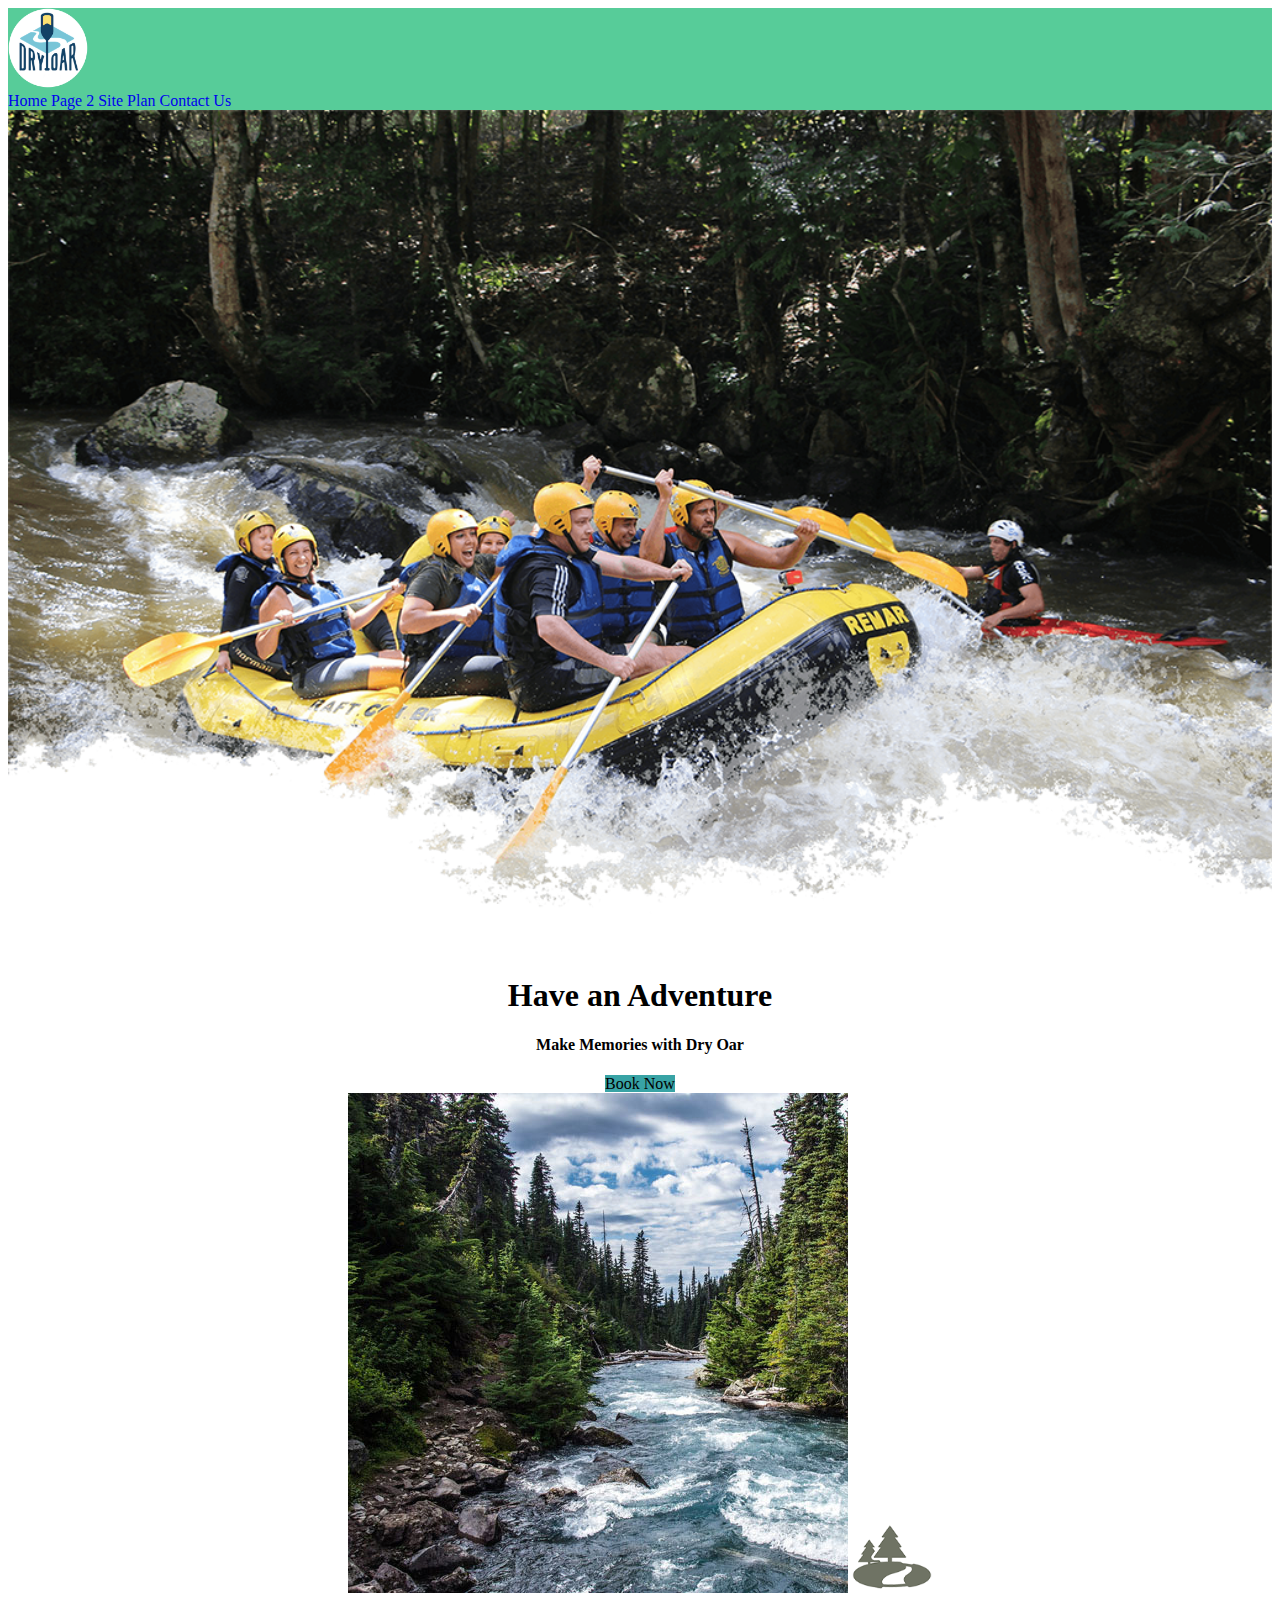
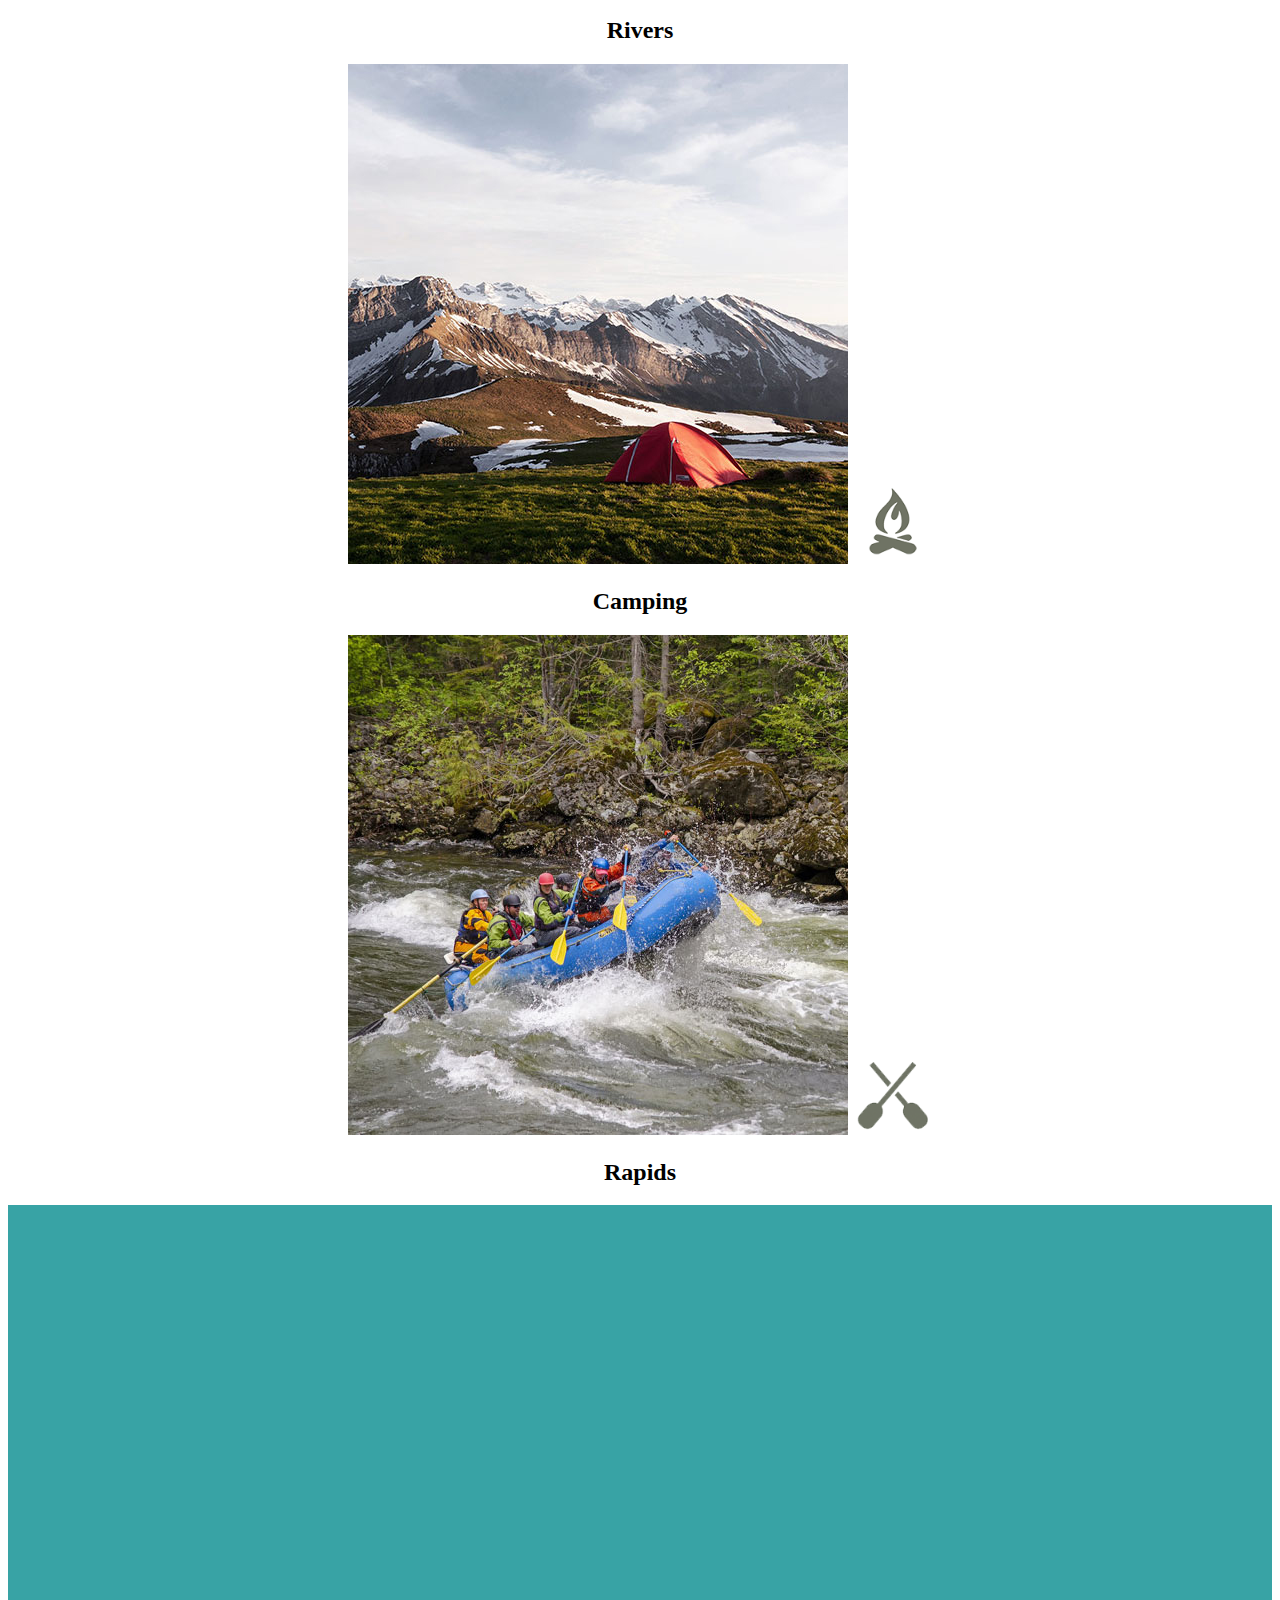
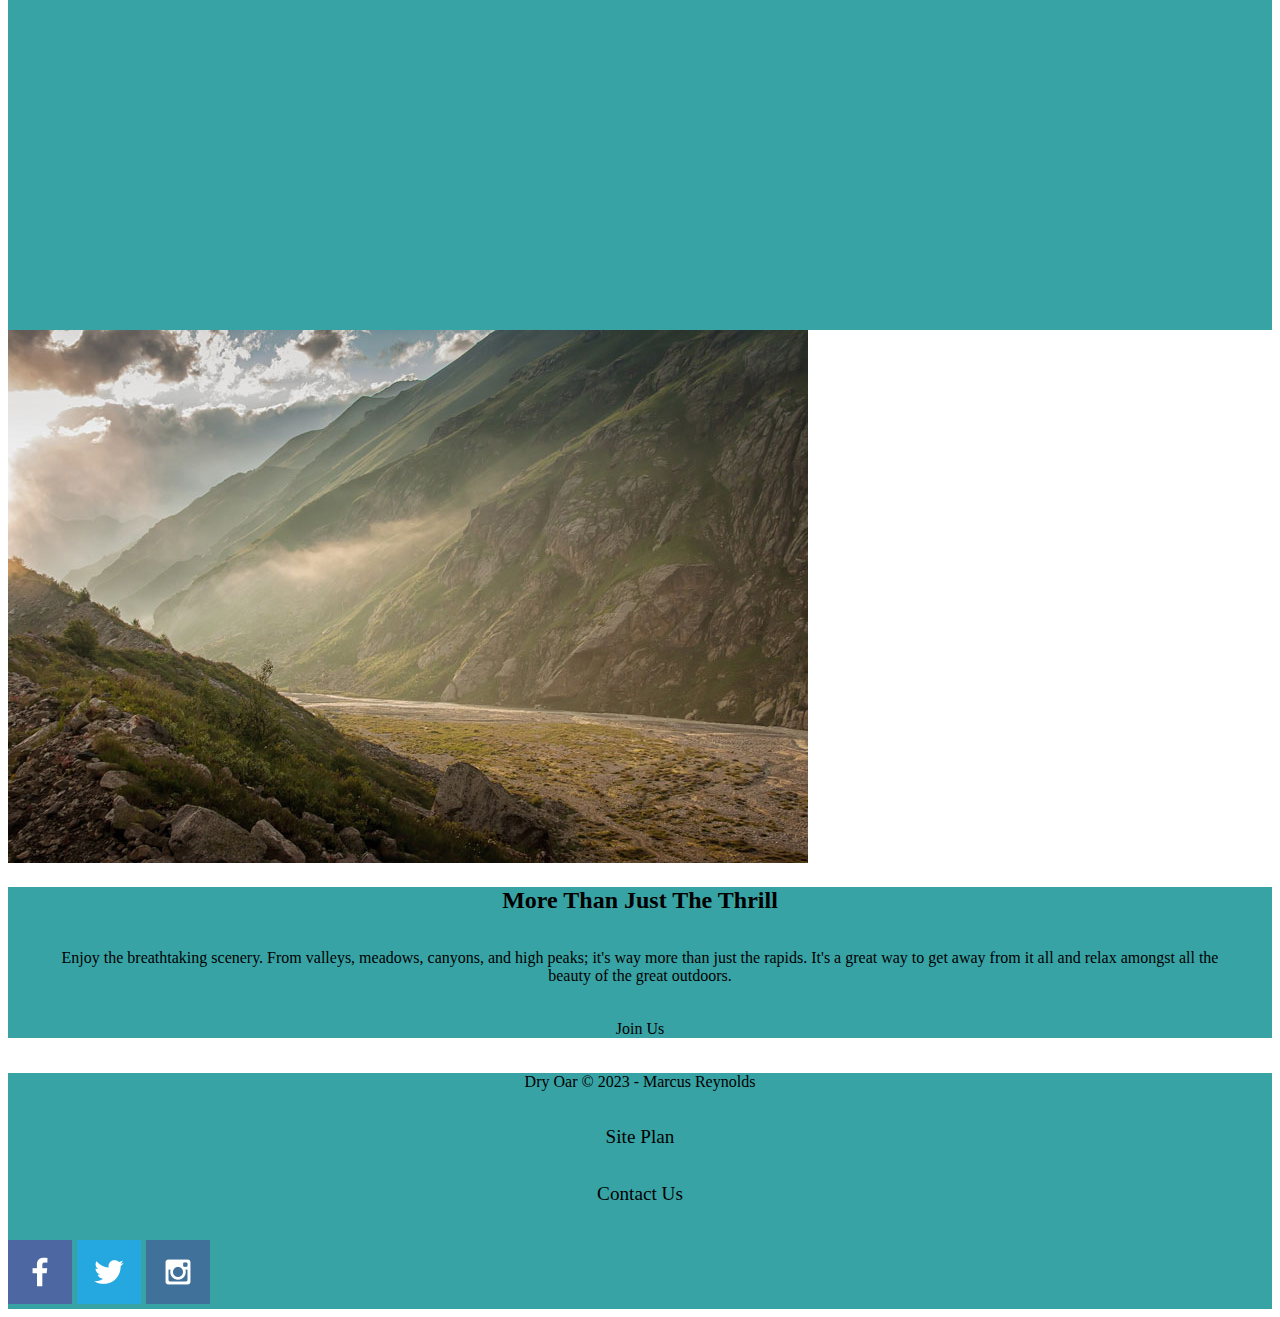
==== wwr/index.html @ 692b5991 "clean up" ====
<!DOCTYPE html>
<html lang="en">



<div id="content">

    <head>
        <link rel="stylesheet" href="styles/style.css">
        <meta charset="UTF-8">
        <meta http-equiv="X-UA-Compatible" content="IE=edge">
        <meta name="viewport" content="width=device-width, initial-scale=1.0">
        <title> Rafting Vacations </title>
    </head>
    <body>
            <header>
                <a id="logo_link" href="index.html">
                    <img class="logo" src="images/logo.png" alt="Dry Oar Logo">
                </a>
                <nav>
                    <a href="index.html">Home</a>
                    <a href="#">Page 2</a>
                    <a href="site-plan-rafting.html">Site Plan</a>
                    <a href="contactus.html">Contact Us</a>
                </nav>
            </header>
            <div id="hero">
                <div id="hero-box">
                    <img id="hero-img" src="images/hero.png" alt="People enjoying white water rafting">
                </div>
            <section id="hero-msg">
                <h1 class="home-title">Have an Adventure</h1>
                <h4>Make Memories with Dry Oar</h4>
                <div class="button-box">
                    <a class="book" href="contactus.html">Book Now</a>
                </div>
            </section>
        </div>
        <main class="home-grid">
            <section class="rivers-card">
                <img class="card-img" src="images/rivers.jpg" alt="river in forest">
                <img class="icon" src="images/river_icon.png" alt="river icon">
                <h2>Rivers</h2>
            </section>
            <section class="camping-card">
                <img class="card-img" src="images/camping.jpg" alt="tent in mountains">
                <img class="icon" src="images/fire_icon.png" alt="fire icon">
                <h2>Camping</h2>
            </section>

            <section class="rapids-card">
                <img class="card-img" src="images/rapids.jpg" alt="rafting boat">
                <img class="icon" src="images/oars.png" alt="oars icon">
                <h2>Rapids</h2>
            </section>
            <div id="background"></div> 
            <img class="mountains" src="images/mountains.jpg" alt="Misty mountains">
            <section class="msg">
                <h2>More Than Just The Thrill</h2>
                <p>Enjoy the breathtaking scenery. From valleys, meadows, canyons, and high peaks; it's way more than just the rapids. It's a great way to get away from it all and relax amongst all the beauty of the great outdoors. </p>
                <a class='join' href="rivers.html">Join Us</a>
            </section>
          

        </main>
        <footer>
            <p>Dry Oar &copy; 2023 - Marcus Reynolds</p>
            <p><a href="site-plan-rafting.html">Site Plan</a></p>
            <p><a href="contactus.html">Contact Us</a></p>
            <div class="social">

                <a href="https://facebook.com" target="_blank">
                    <img src="images/facebook.png" alt="fb icon">
                </a>
                
                
                <a href="https://twitter.com" target="_blank">
                    <img src="images/twitter.png" alt="twitter icon">
                </a>
                <a href="https://instagram.com" target="_blank">
                    <img src="images/instagram.png" alt="instagram icon">
                </a>
            </div>
        </footer>
                    
    </body>
</div>


</html>
---- wwr/styles/style.css ----
div a {
    text-align: right;
  
}

content {
    text-align: center;
    margin: 0 auto;
}

div { 
	max-width: 1600px; 
    margin: 0 auto;
}



p {
    margin: 35px;
    text-align: center;

}

#hero-msg h1{
    text-align: center;
}

nav a{
    text-align: center;
    text-decoration: none;
}

#hero-msg h4{
    text-align: center;
}

.button-box{
    text-align: center;
}

main section{
    text-align: center;
}

#background {
    height: 725px;
}

body{
    background-color: white;
}

header{
    background-color: #57cc99;
}

nav a:hover{
    background-color: #80ed99;
    color: black;
}
.book{
    background-color: #38a3a5;  
    color: black;
    text-decoration: none;
}
.book:hover{
    background-color: rgb(12, 247, 255);
    color: blue;
}

.join{
    background-color:#38a3a5;
    color:black;
    text-decoration: none;

}

.join:hover{
    background-color: #80ed99;
    color:black;

}

#background{
    background-color:  #38a3a5;
}

.msg{
    background-color: #38a3a5;
}

footer{
    background-color: #38a3a5;
    color: black;
}

.home-title{
    color: black;
}

h4{
    color: black;

}

.msg h2{

    color: black;
}

.msg p{
    color: black;
}

footer a{
    color: black;
    text-decoration: none;
    font-size: 1.2em;
}

footer a:hover{
    color:#000000;
    text-decoration: underline;
}

.icon{
    width: 80px;
}

.logo{
    width: 80px;

}

#hero-img {
    width: 100%;

}
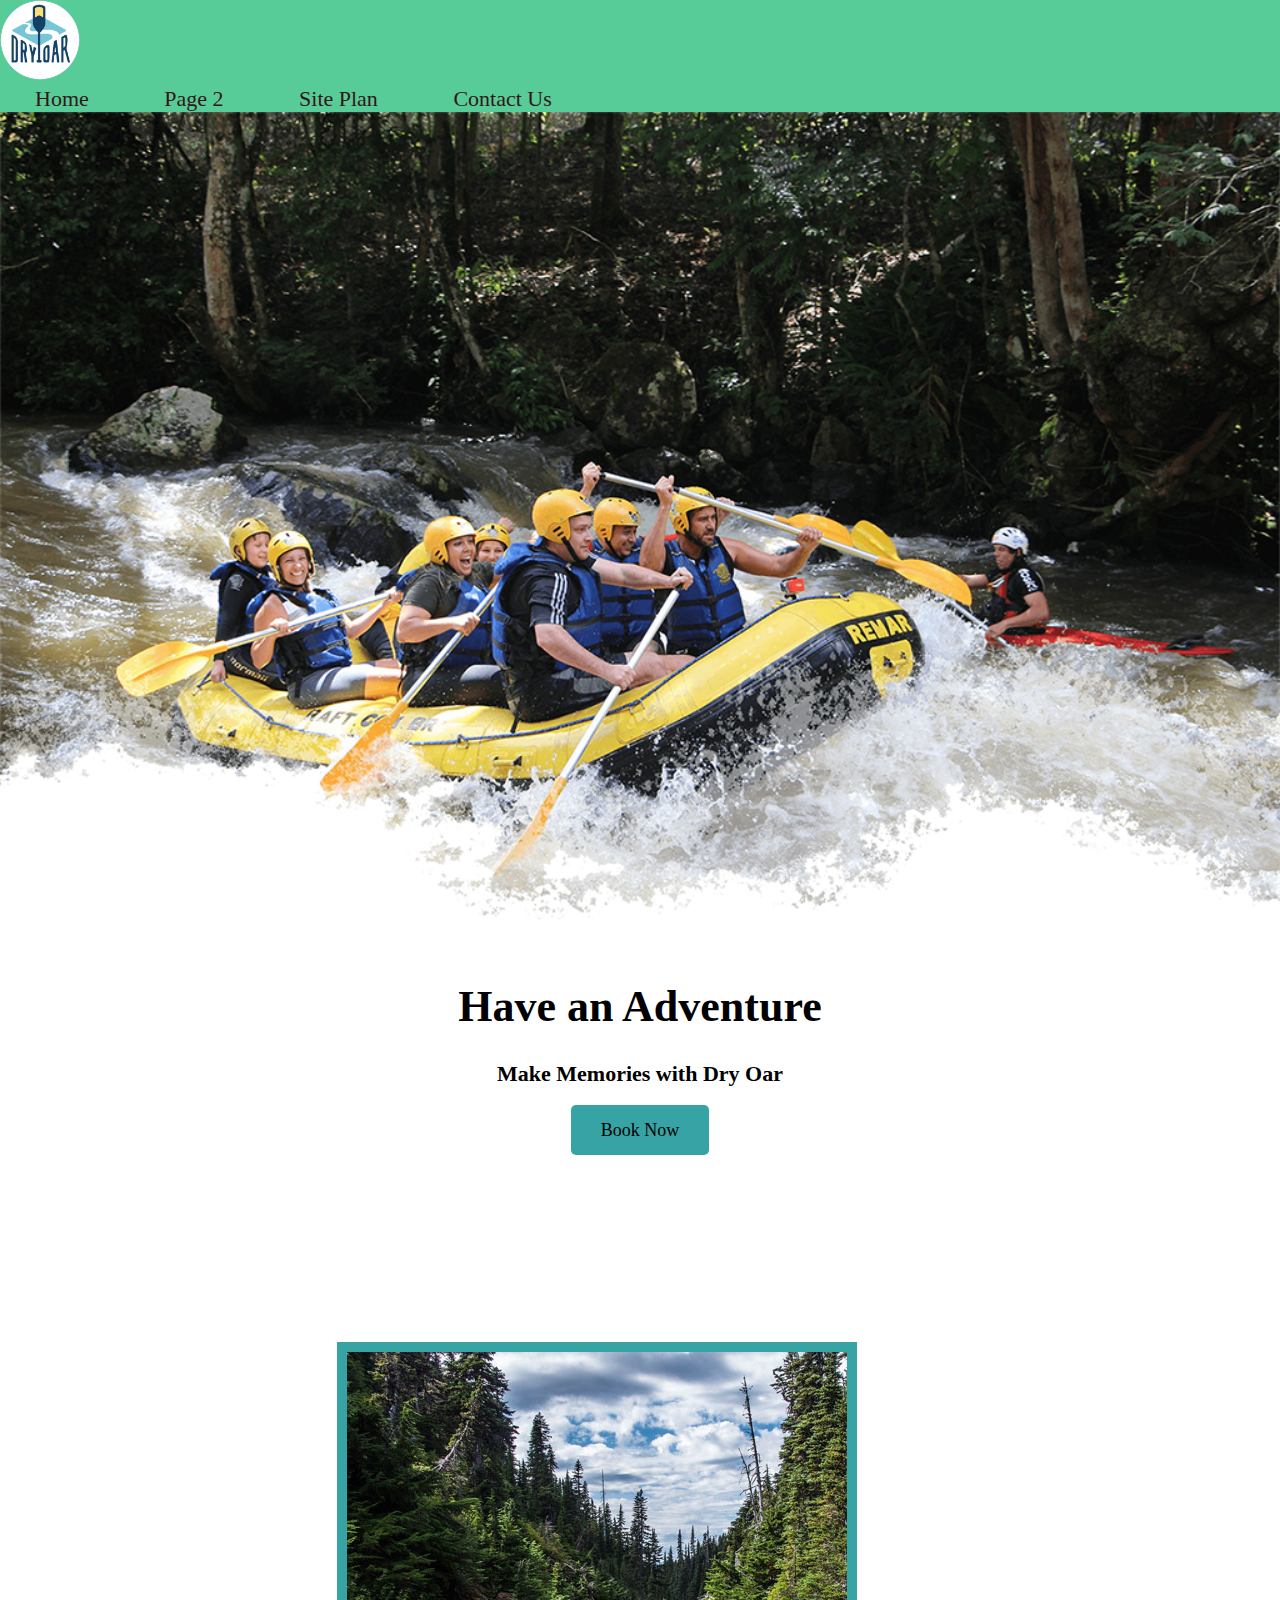
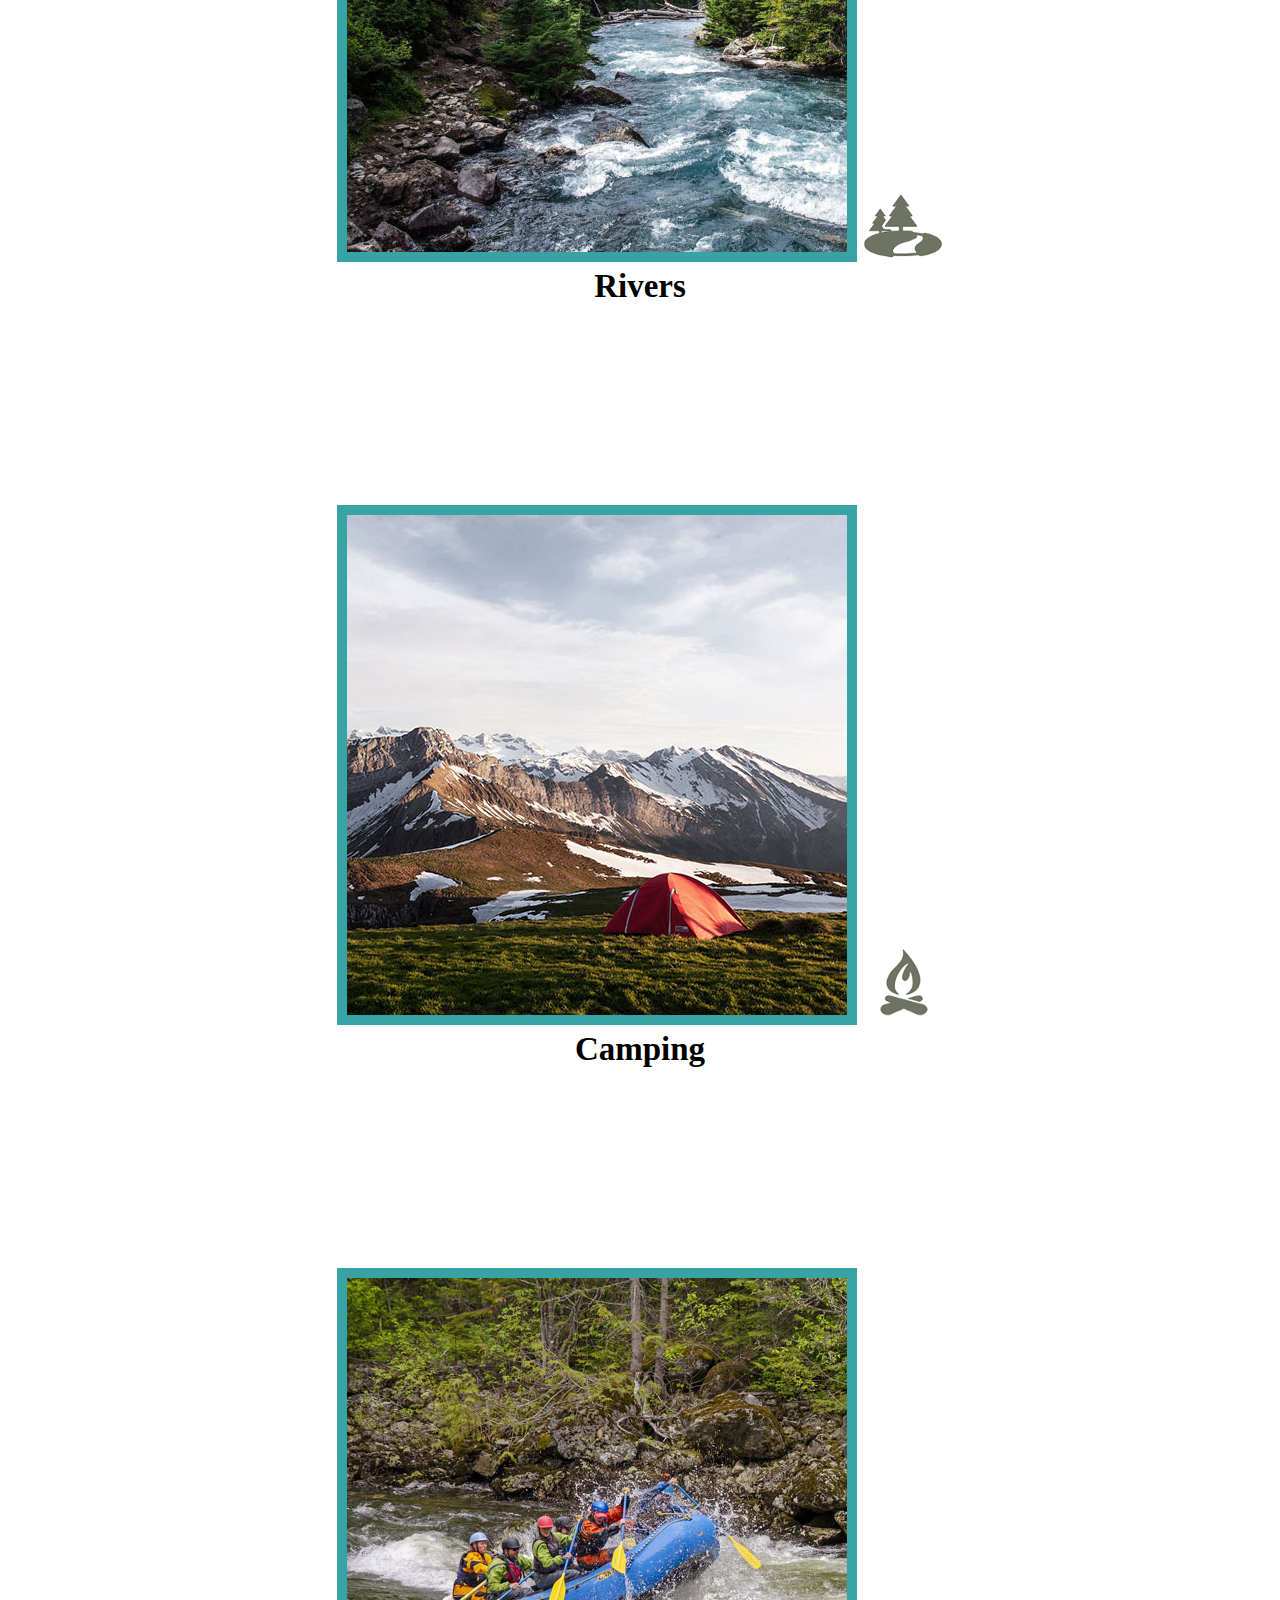
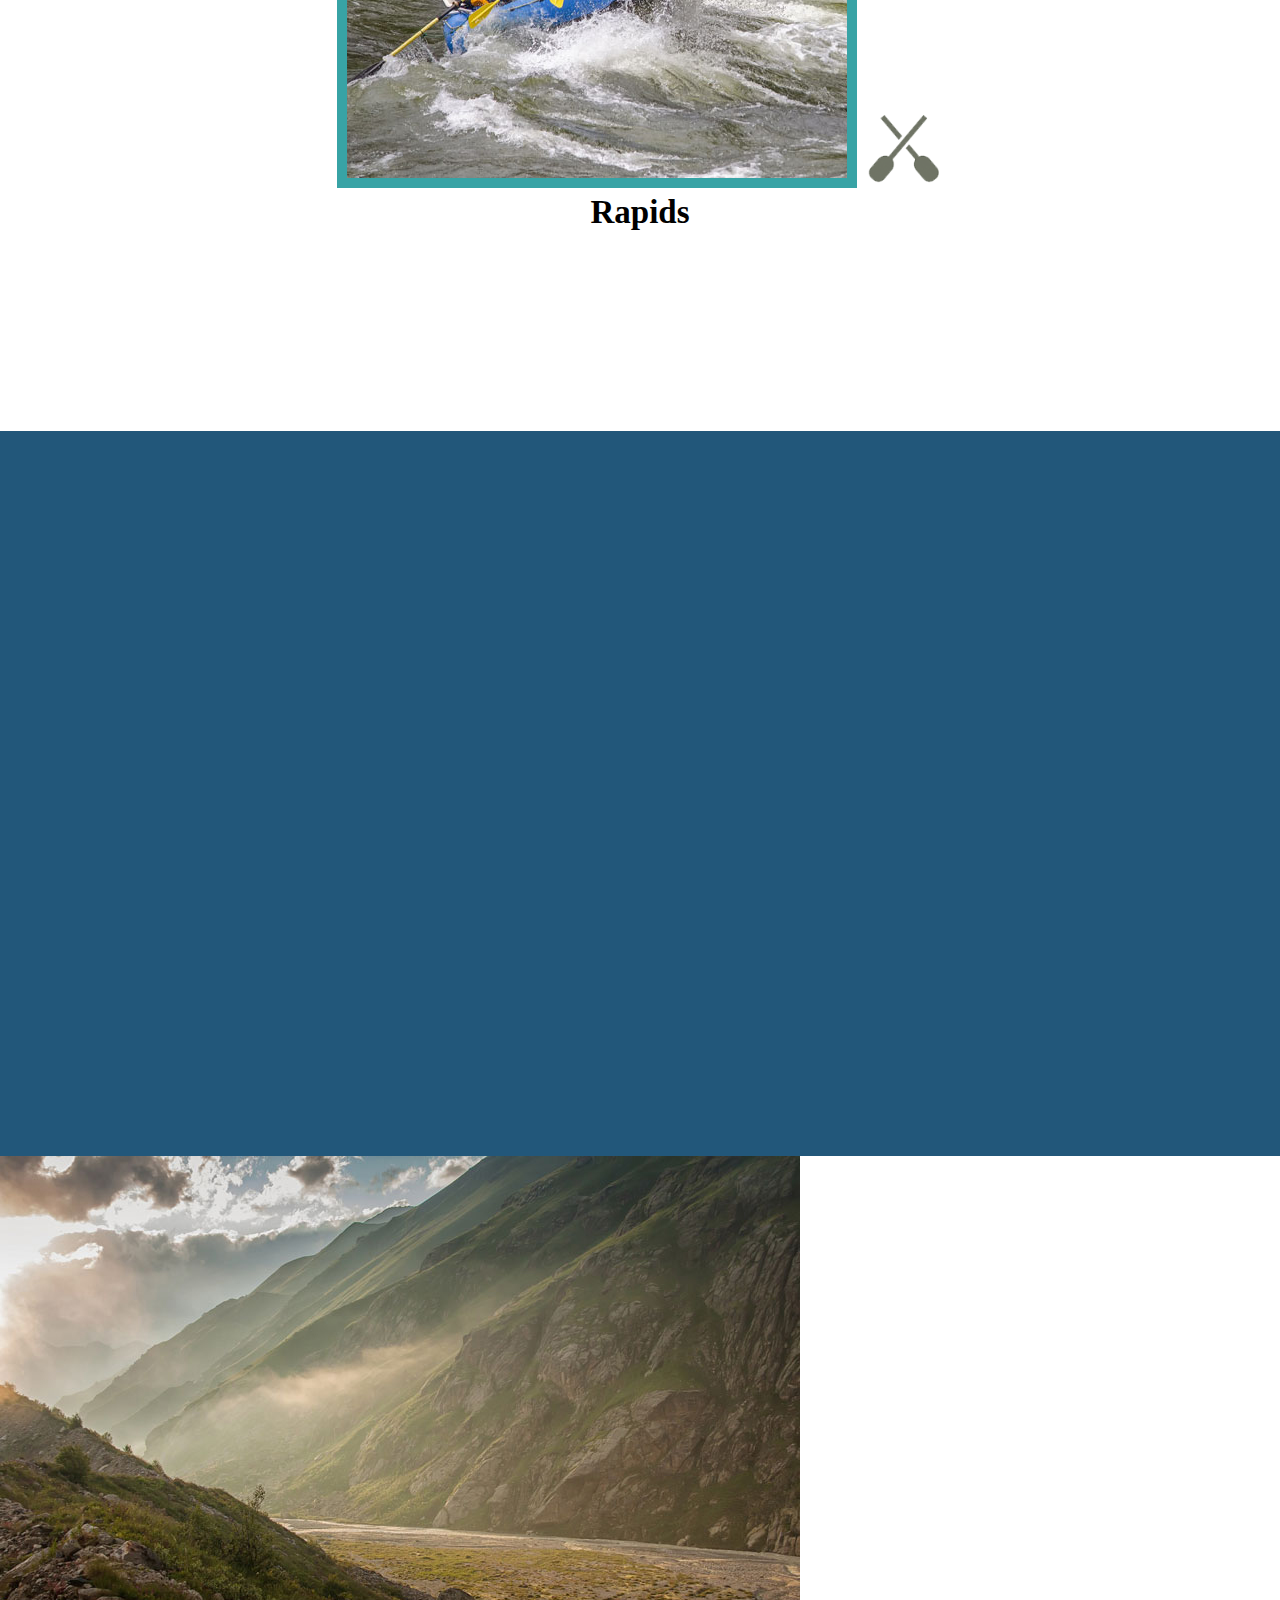
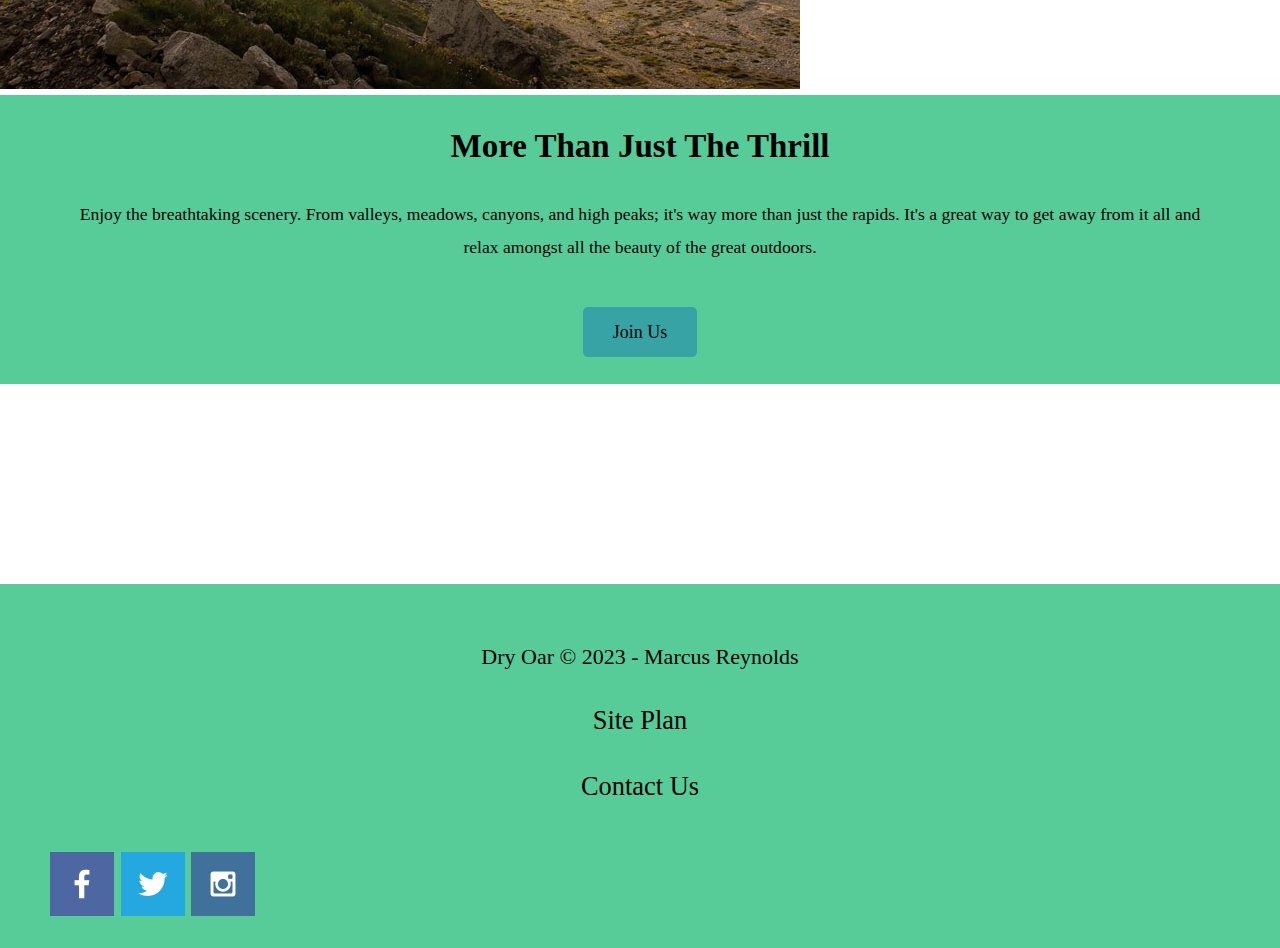
==== commit 37f47e37: "adds" ====
--- a/wwr/index.html
+++ b/wwr/index.html
@@ -1,90 +1,94 @@
 <!DOCTYPE html>
 <html lang="en">
-
-
 
 <div id="content">
 
     <head>
+        <title> Rafting Vacations </title>
         <link rel="stylesheet" href="styles/style.css">
         <meta charset="UTF-8">
         <meta http-equiv="X-UA-Compatible" content="IE=edge">
         <meta name="viewport" content="width=device-width, initial-scale=1.0">
-        <title> Rafting Vacations </title>
+  
+        
     </head>
     <body>
-            <header>
-                <a id="logo_link" href="index.html">
-                    <img class="logo" src="images/logo.png" alt="Dry Oar Logo">
-                </a>
-                <nav>
-                    <a href="index.html">Home</a>
-                    <a href="#">Page 2</a>
-                    <a href="site-plan-rafting.html">Site Plan</a>
-                    <a href="contactus.html">Contact Us</a>
-                </nav>
-            </header>
-            <div id="hero">
-                <div id="hero-box">
-                    <img id="hero-img" src="images/hero.png" alt="People enjoying white water rafting">
-                </div>
-            <section id="hero-msg">
-                <h1 class="home-title">Have an Adventure</h1>
-                <h4>Make Memories with Dry Oar</h4>
-                <div class="button-box">
-                    <a class="book" href="contactus.html">Book Now</a>
-                </div>
-            </section>
-        </div>
-        <main class="home-grid">
-            <section class="rivers-card">
-                <img class="card-img" src="images/rivers.jpg" alt="river in forest">
-                <img class="icon" src="images/river_icon.png" alt="river icon">
-                <h2>Rivers</h2>
-            </section>
-            <section class="camping-card">
-                <img class="card-img" src="images/camping.jpg" alt="tent in mountains">
-                <img class="icon" src="images/fire_icon.png" alt="fire icon">
-                <h2>Camping</h2>
-            </section>
+      <header>
+        <a id="logo_link" href="index.html">
+          <img class="logo" src="images/logo.png" alt="Dry Oar Logo">
+      </a>
+      <nav>
+          <a href="index.html">Home</a>
+          <a href="#">Page 2</a>
+          <a href="site-plan-rafting.html">Site Plan</a>
+          <a href="contactus.html">Contact Us</a>
+      </nav>
+      </header>
+    </body>
+  <div id="hero">
+      <div id="hero-box">
+          <img id="hero-img" src="images/hero.png" alt="People enjoying white water rafting">
+      </div>
+  <section id="hero-msg">
+      <h1 class="home-title">Have an Adventure</h1>
+      <h4>Make Memories with Dry Oar</h4>
+      <div class="button-box">
+          <a class="book" href="contactus.html">Book Now</a>
+      </div>
+  </section>
+  </div>
+  <main class="home-grid">
+  <section class="rivers-card">
+      <img class="card-img" src="images/rivers.jpg" alt="river in forest">
+      <img class="icon" src="images/river_icon.png" alt="river icon">
+      <h2>Rivers</h2>
+  </section>
+  <section class="camping-card">
+      <img class="card-img" src="images/camping.jpg" alt="tent in mountains">
+      <img class="icon" src="images/fire_icon.png" alt="fire icon">
+      <h2>Camping</h2>
+  </section>
+                
 
-            <section class="rapids-card">
-                <img class="card-img" src="images/rapids.jpg" alt="rafting boat">
-                <img class="icon" src="images/oars.png" alt="oars icon">
-                <h2>Rapids</h2>
-            </section>
-            <div id="background"></div> 
-            <img class="mountains" src="images/mountains.jpg" alt="Misty mountains">
-            <section class="msg">
-                <h2>More Than Just The Thrill</h2>
-                <p>Enjoy the breathtaking scenery. From valleys, meadows, canyons, and high peaks; it's way more than just the rapids. It's a great way to get away from it all and relax amongst all the beauty of the great outdoors. </p>
-                <a class='join' href="rivers.html">Join Us</a>
-            </section>
-          
+  <section class="rapids-card">
+    <img class="card-img" src="images/rapids.jpg" alt="rafting boat">
+    <img class="icon" src="images/oars.png" alt="oars icon">
+    <h2>Rapids</h2>
+  </section>
+  <div id="background"></div> 
+  <img class="mountains" src="images/mountains.jpg" alt="Misty mountains">
+  <section class="msg">
+    <h2>More Than Just The Thrill</h2>
+    <p>Enjoy the breathtaking scenery. From valleys, meadows, canyons, and high peaks; it's way more than just the rapids. It's a great way to get away from it all and relax amongst all the beauty of the great outdoors. </p>
+    <a class='join' href="rivers.html">Join Us</a>
+  </section>
 
-        </main>
-        <footer>
-            <p>Dry Oar &copy; 2023 - Marcus Reynolds</p>
-            <p><a href="site-plan-rafting.html">Site Plan</a></p>
-            <p><a href="contactus.html">Contact Us</a></p>
-            <div class="social">
 
-                <a href="https://facebook.com" target="_blank">
-                    <img src="images/facebook.png" alt="fb icon">
-                </a>
-                
-                
-                <a href="https://twitter.com" target="_blank">
-                    <img src="images/twitter.png" alt="twitter icon">
-                </a>
-                <a href="https://instagram.com" target="_blank">
-                    <img src="images/instagram.png" alt="instagram icon">
-                </a>
-            </div>
-        </footer>
-                    
-    </body>
+  </main>
+  <footer>
+  <p>Dry Oar &copy; 2023 - Marcus Reynolds</p>
+  <p><a href="site-plan-rafting.html">Site Plan</a></p>
+  <p><a href="contactus.html">Contact Us</a></p>
+  <div class="social">
+
+    <a href="https://facebook.com" target="_blank">
+        <img src="images/facebook.png" alt="fb icon">
+    </a>
+    
+    
+    <a href="https://twitter.com" target="_blank">
+        <img src="images/twitter.png" alt="twitter icon">
+    </a>
+    <a href="https://instagram.com" target="_blank">
+        <img src="images/instagram.png" alt="instagram icon">
+    </a>
+  </div>
+  </footer>
+            
+                  
+  </body>
 </div>
 
 
-</html>+</html>
+
--- a/wwr/styles/style.css
+++ b/wwr/styles/style.css
@@ -1,3 +1,5 @@
+@import url('https://fonts.googleapis.com/css2?family=Bebas+Neue&family=Gloria+Hallelujah&display=swap');
+
 
 div a {
     text-align: right;
@@ -19,8 +21,10 @@
 p {
     margin: 35px;
     text-align: center;
-
-}
+    font-family: "Bebas Neue, Helvetica, sans-serif";
+}
+
+
 
 #hero-msg h1{
     text-align: center;
@@ -29,6 +33,8 @@
 nav a{
     text-align: center;
     text-decoration: none;
+    color: #321616;
+    padding: 35px;
 }
 
 #hero-msg h4{
@@ -45,14 +51,21 @@
 
 #background {
     height: 725px;
+
 }
 
 body{
     background-color: white;
-}
+    font-size: 22px;
+    margin: 0;
+    padding: 0;
+}
+
+
 
 header{
     background-color: #57cc99;
+    
 }
 
 nav a:hover{
@@ -63,17 +76,24 @@
     background-color: #38a3a5;  
     color: black;
     text-decoration: none;
+    font-size: 18px;
+    padding: 15px 30px;
+    margin-top: 50px;
+    border-radius: 5px;
 }
 .book:hover{
     background-color: rgb(12, 247, 255);
-    color: blue;
+    color: rgb(0, 0, 0);
 }
 
 .join{
     background-color:#38a3a5;
     color:black;
     text-decoration: none;
-
+    font-size: 18px;
+    padding: 15px 30px;
+    margin-top: 50px;
+    border-radius: 5px;
 }
 
 .join:hover{
@@ -83,20 +103,29 @@
 }
 
 #background{
-    background-color:  #38a3a5;
+    background-color:  #22577a;
 }
 
 .msg{
-    background-color: #38a3a5;
+    background-color: #57cc99;
+    line-height: 1.5em;
+    padding: 35px;
+
 }
 
 footer{
-    background-color: #38a3a5;
-    color: black;
+    background-color: #57cc99;
+    color: black;
+    padding: 25px 50px;
+    margin-top: 200px;
+
 }
 
 .home-title{
     color: black;
+    font-size: 2em;
+    font-family: "Gloria Hallelujah,Helvetica, sans-serif";
+    margin-top: 10px;
 }
 
 h4{
@@ -107,10 +136,18 @@
 .msg h2{
 
     color: black;
-}
-
+    font-family: "Gloria Hallelujah,Helvetica, sans-serif";
+    
+}
+
+h2 {
+    margin: 0;
+}
+   
 .msg p{
     color: black;
+    font-size: .8em;
+    padding-bottom: 15px;
 }
 
 footer a{
@@ -126,6 +163,8 @@
 
 .icon{
     width: 80px;
+    padding-top: 10px;
+
 }
 
 .logo{
@@ -135,5 +174,40 @@
 
 #hero-img {
     width: 100%;
-
-}+    
+
+}
+
+#logo_link{
+    padding-top: 5px;
+}
+
+footer .social img{
+    padding-top: 15px;
+}
+
+.rivers-card {
+    margin: 200px 0;
+
+}
+
+.camping-card {
+    margin: 200px 0;
+}
+
+.rapids-card {
+    margin: 200px 0;
+
+}
+
+.card-img {
+   
+    border: 10px solid  #38a3a5;
+
+}
+
+main section img {
+    box-sizing: border-box;
+  
+}
+
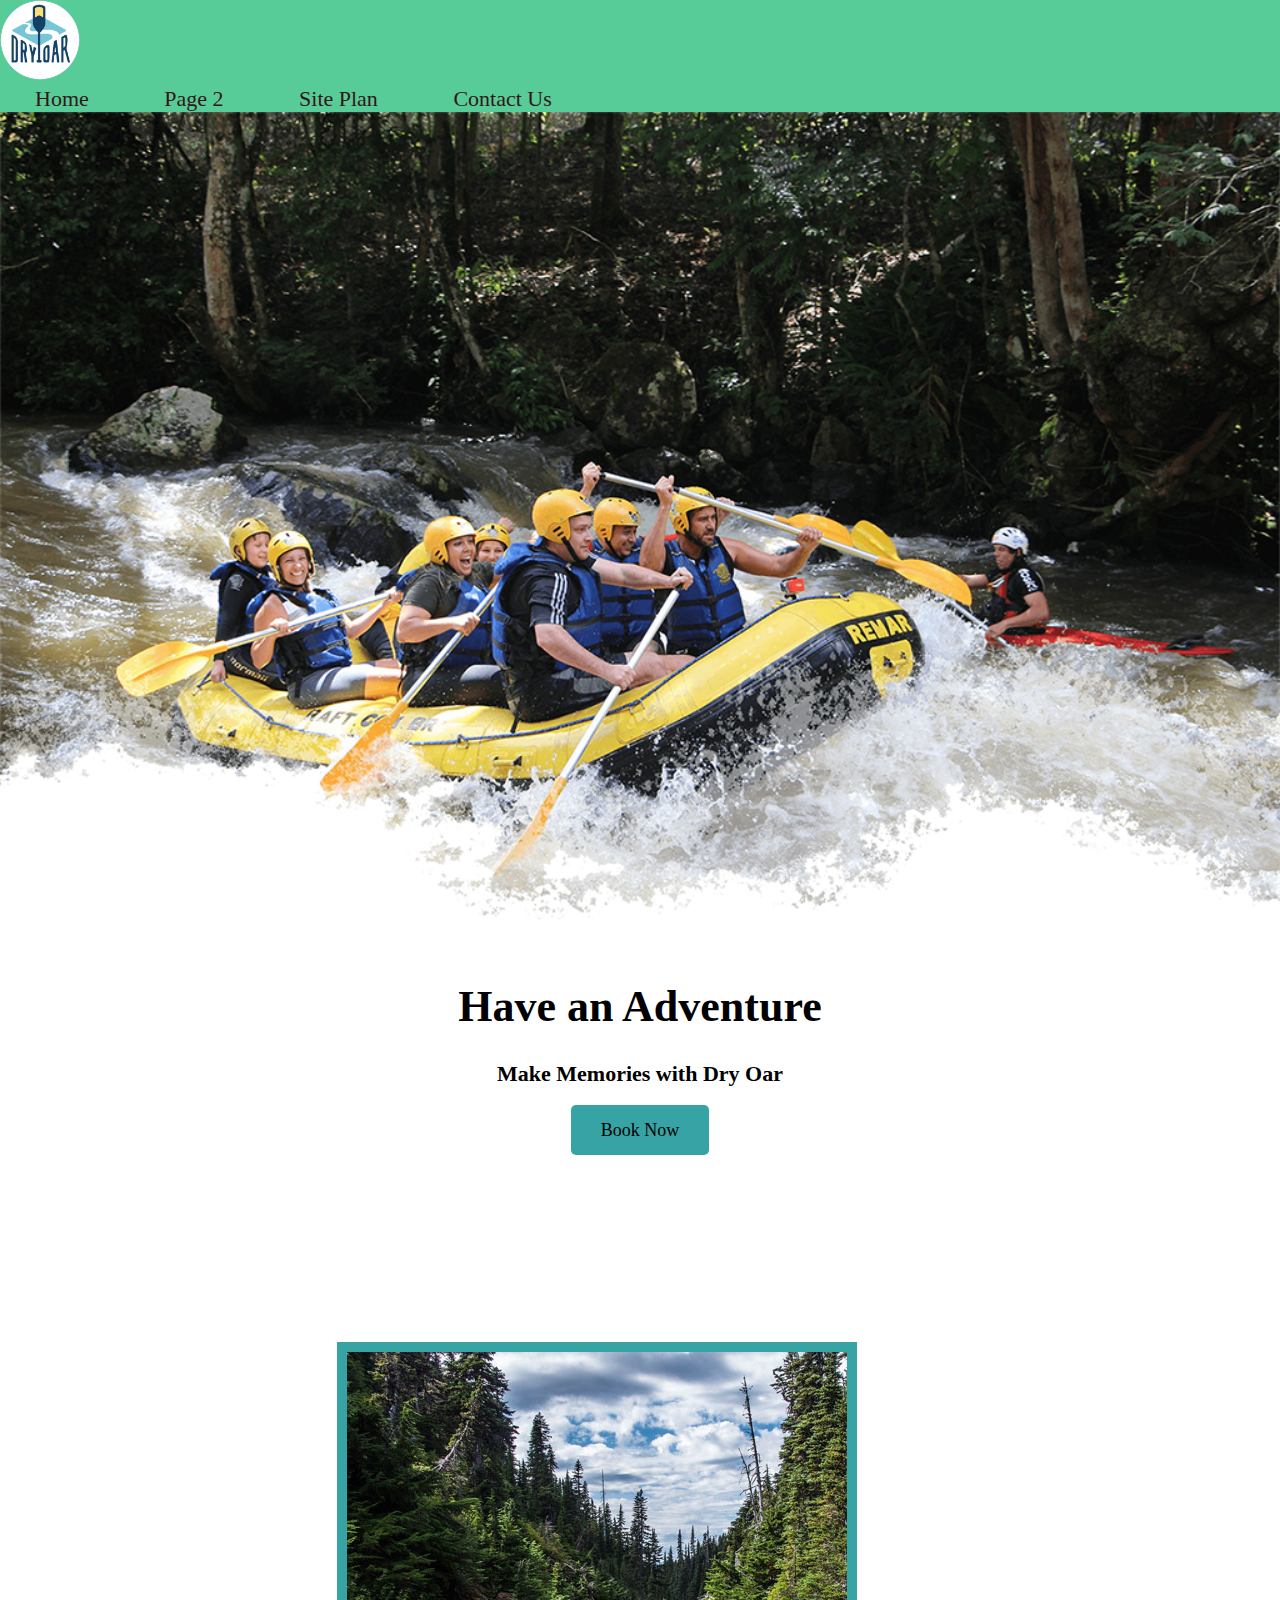
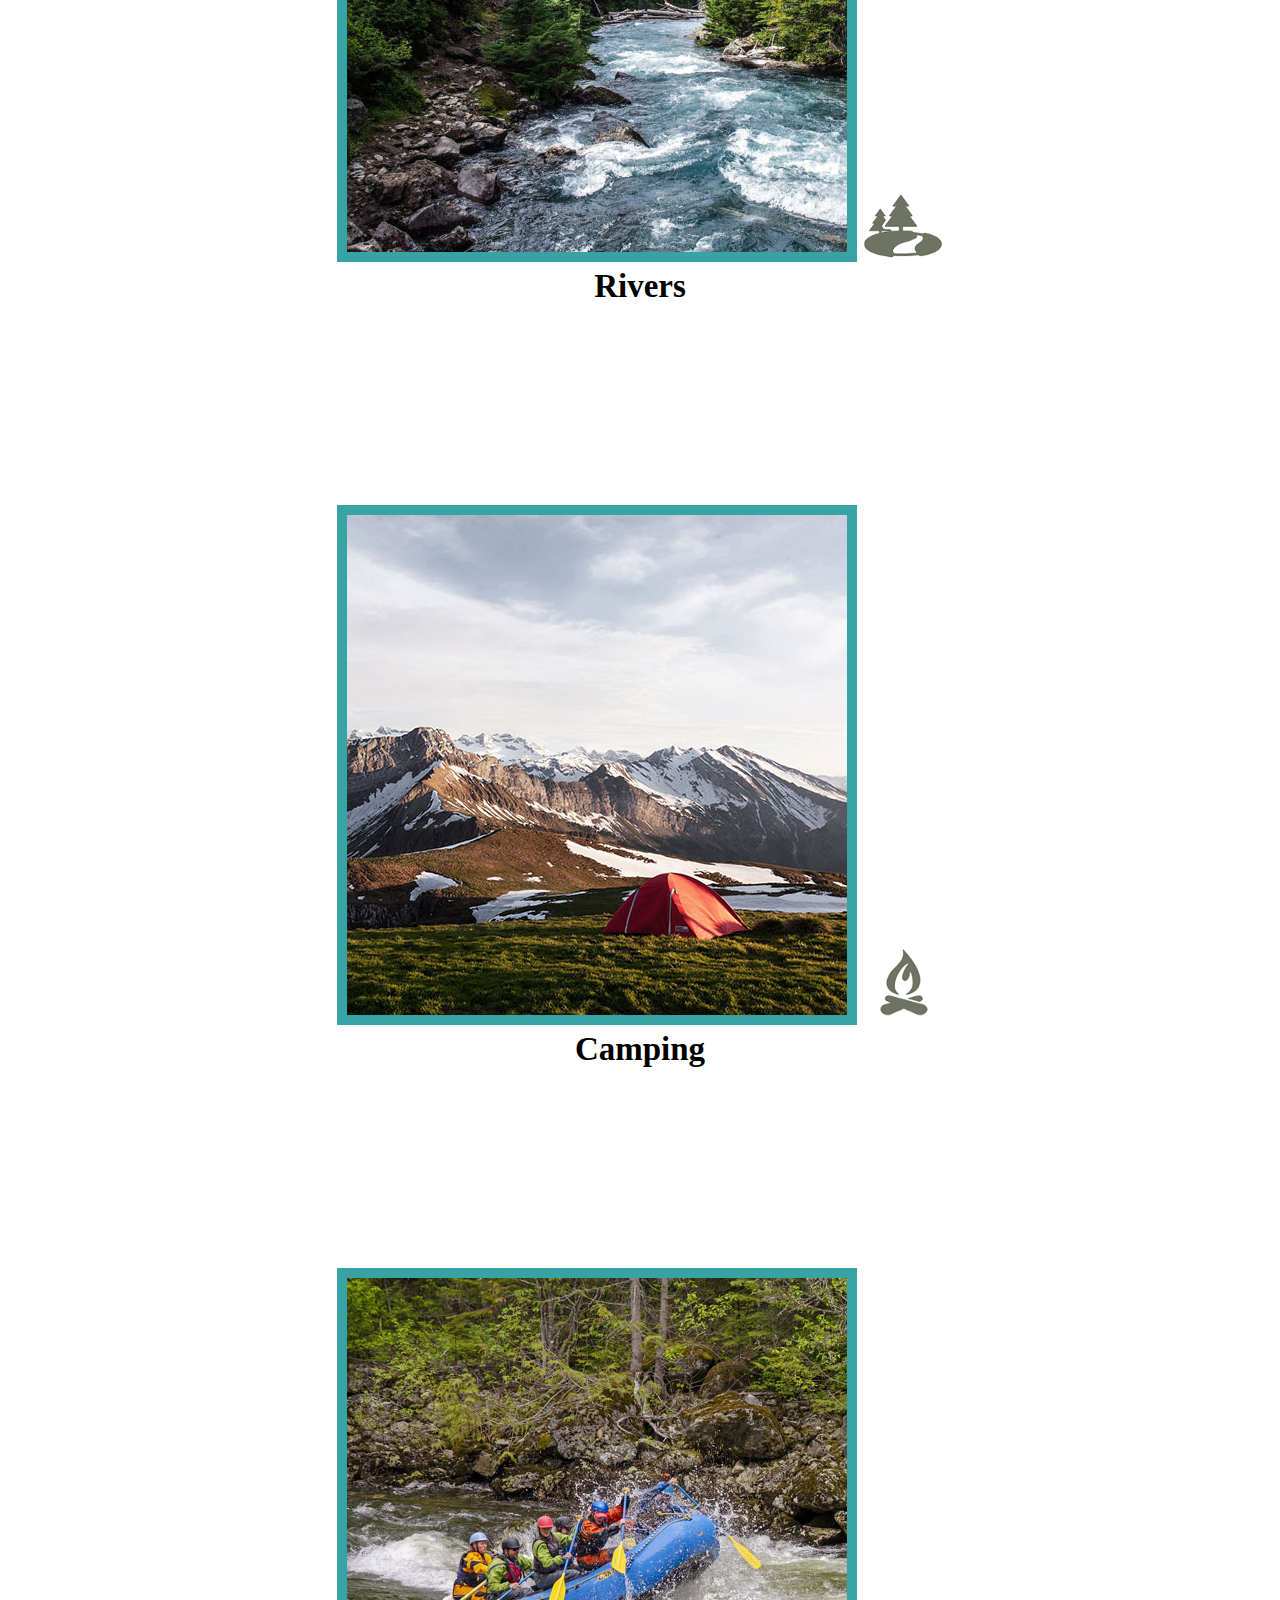
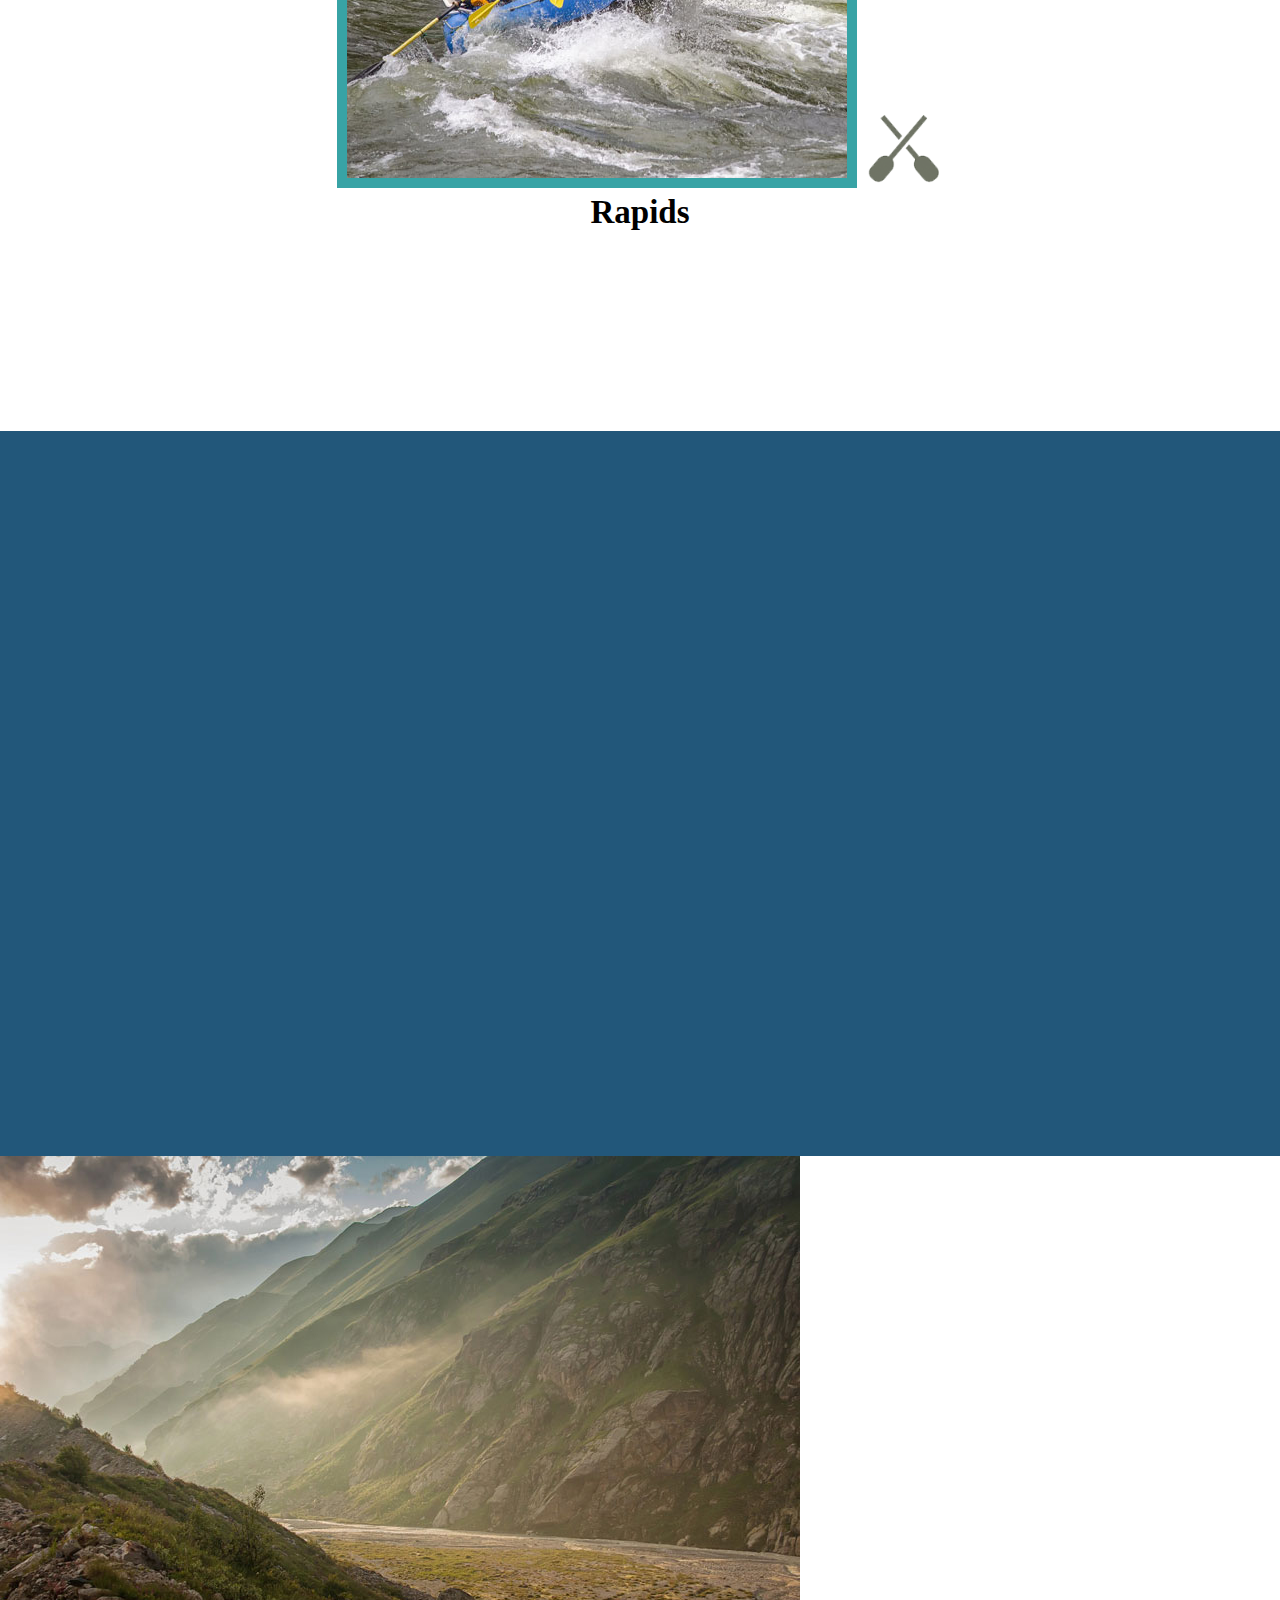
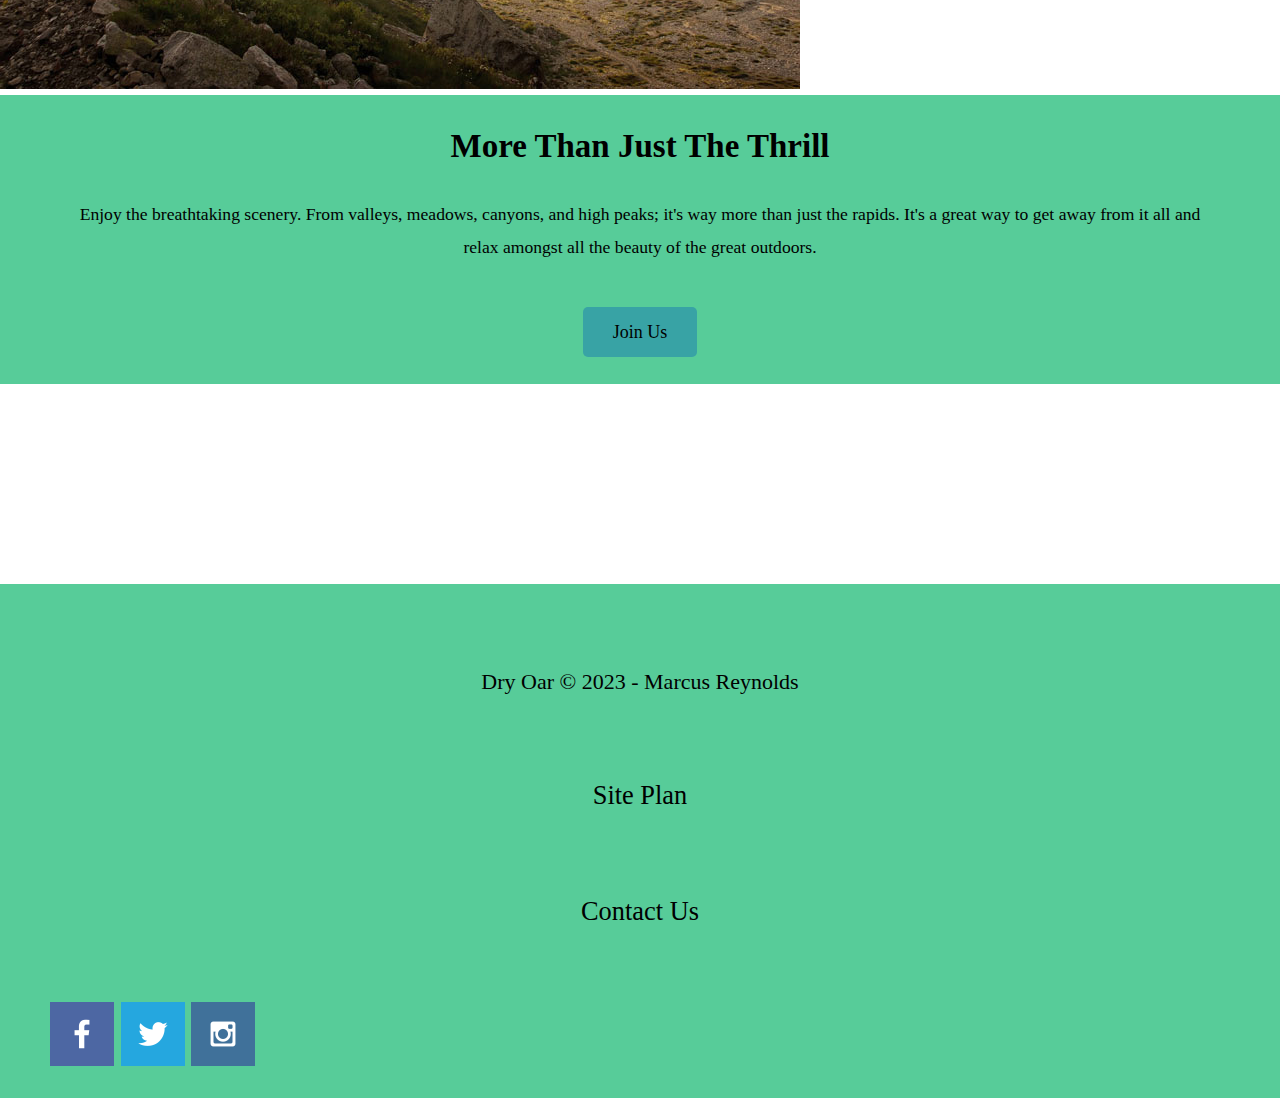
==== commit fdc8460e: "debug" ====
--- a/wwr/index.html
+++ b/wwr/index.html
@@ -4,7 +4,7 @@
 <div id="content">
 
     <head>
-        <title> Rafting Vacations </title>
+        <title>Rafting Vacations</title>
         <link rel="stylesheet" href="styles/style.css">
         <meta charset="UTF-8">
         <meta http-equiv="X-UA-Compatible" content="IE=edge">
@@ -16,19 +16,19 @@
       <header>
         <a id="logo_link" href="index.html">
           <img class="logo" src="images/logo.png" alt="Dry Oar Logo">
-      </a>
-      <nav>
+        </a>
+        <nav>
           <a href="index.html">Home</a>
           <a href="#">Page 2</a>
           <a href="site-plan-rafting.html">Site Plan</a>
           <a href="contactus.html">Contact Us</a>
-      </nav>
+        </nav>
       </header>
     </body>
   <div id="hero">
       <div id="hero-box">
           <img id="hero-img" src="images/hero.png" alt="People enjoying white water rafting">
-      </div>
+  </div>
   <section id="hero-msg">
       <h1 class="home-title">Have an Adventure</h1>
       <h4>Make Memories with Dry Oar</h4>
@@ -86,9 +86,23 @@
   </footer>
             
                   
-  </body>
+  
 </div>
 
 
 </html>
 
+
+
+<!DOCTYPE html>
+<html lang="en">
+<head>
+  <meta charset="UTF-8">
+  <meta http-equiv="X-UA-Compatible" content="IE=edge">
+  <meta name="viewport" content="width=device-width, initial-scale=1.0">
+  <title>Document</title>
+</head>
+<body>
+  
+</body>
+</html>--- a/wwr/styles/style.css
+++ b/wwr/styles/style.css
@@ -161,6 +161,10 @@
     text-decoration: underline;
 }
 
+footer p {
+    padding: 25px;
+}
+
 .icon{
     width: 80px;
     padding-top: 10px;
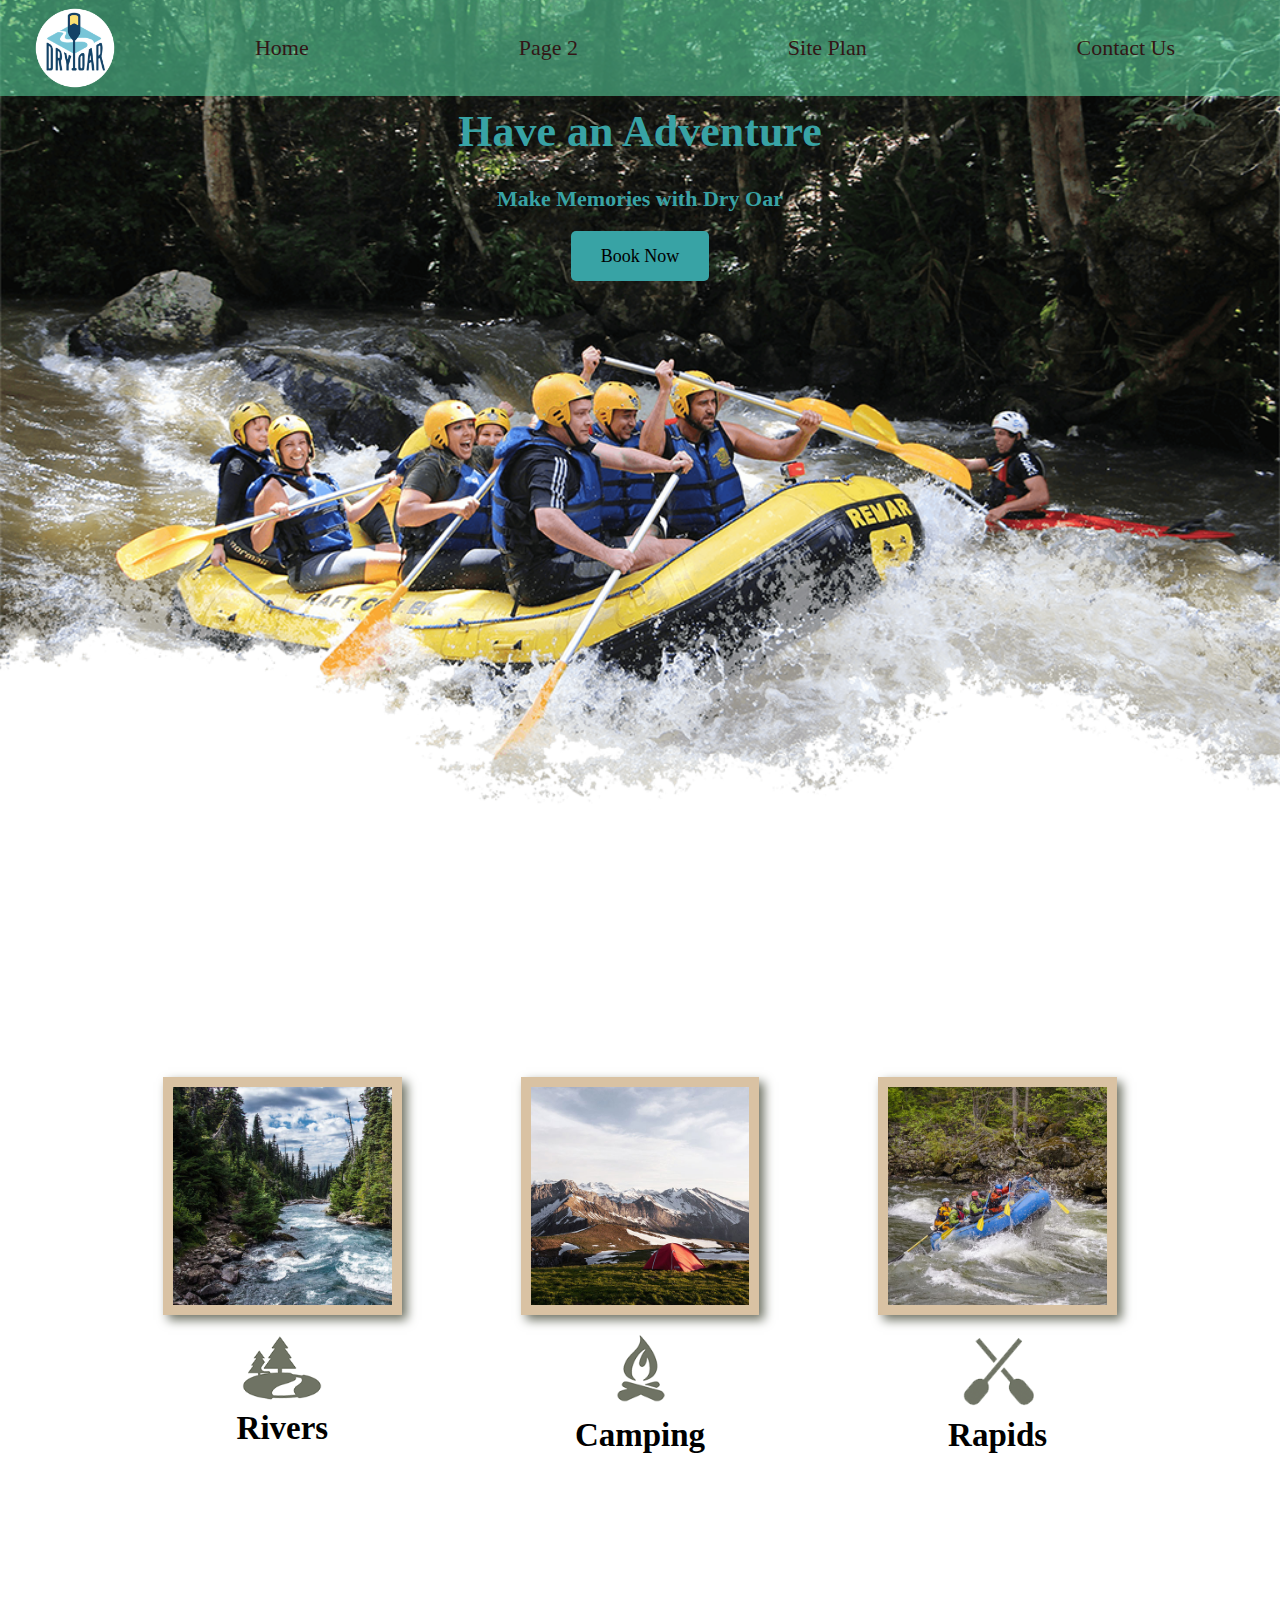
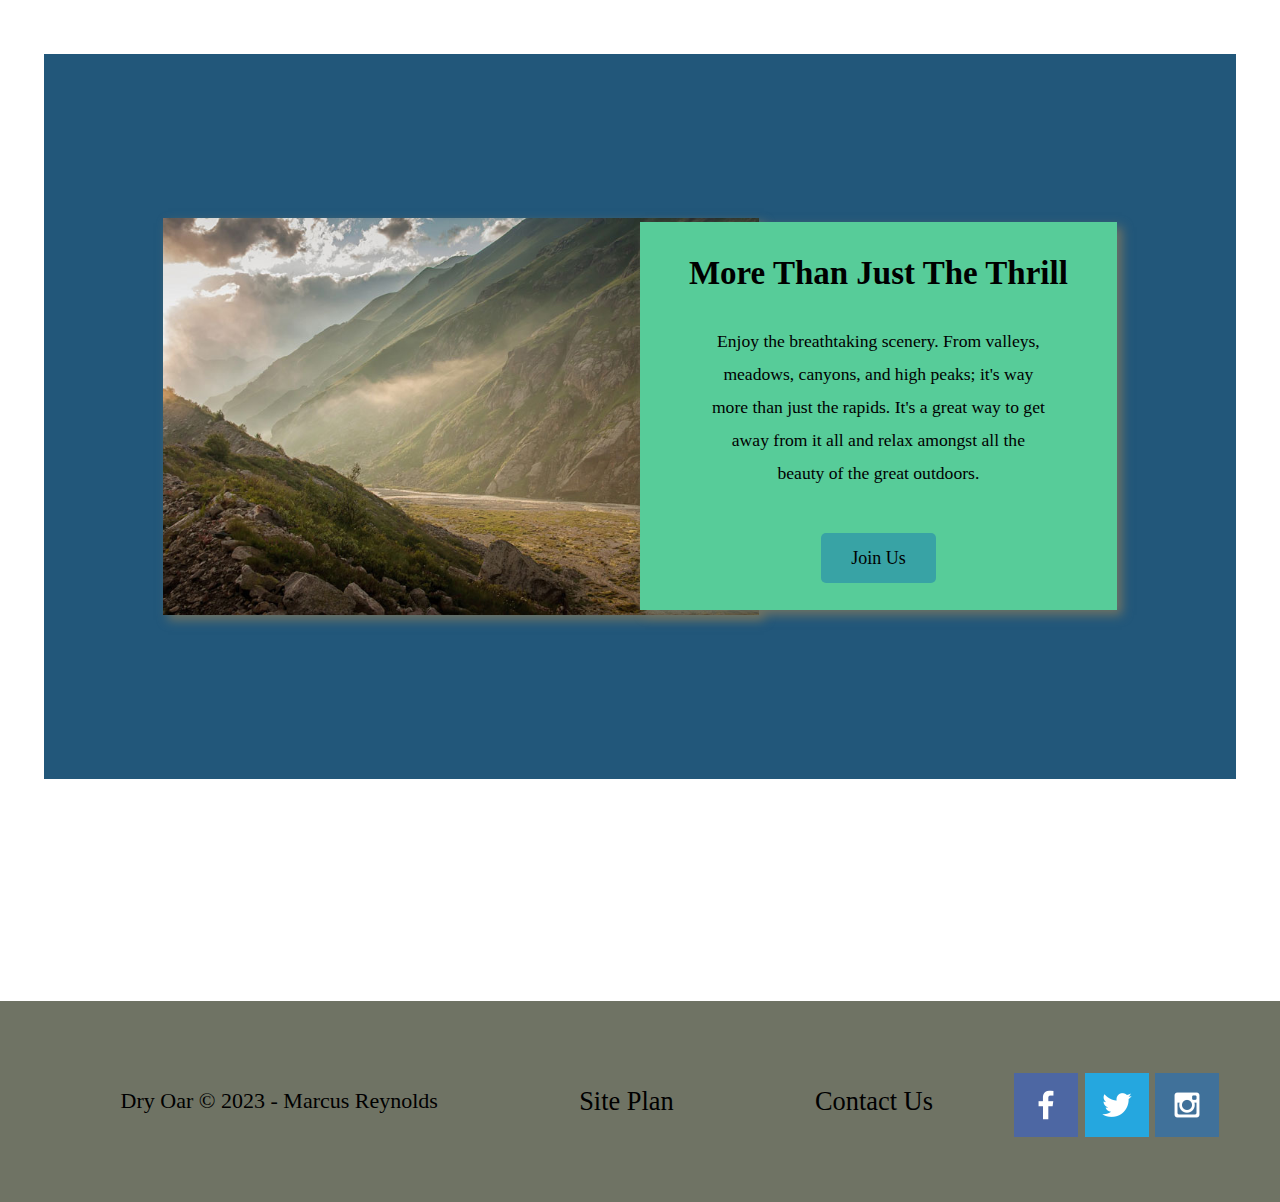
==== commit 82d2b971: "final changes" ====
--- a/wwr/index.html
+++ b/wwr/index.html
@@ -1,108 +1,74 @@
 <!DOCTYPE html>
 <html lang="en">
-
-<div id="content">
-
-    <head>
-        <title>Rafting Vacations</title>
-        <link rel="stylesheet" href="styles/style.css">
-        <meta charset="UTF-8">
-        <meta http-equiv="X-UA-Compatible" content="IE=edge">
-        <meta name="viewport" content="width=device-width, initial-scale=1.0">
-  
-        
-    </head>
-    <body>
-      <header>
-        <a id="logo_link" href="index.html">
-          <img class="logo" src="images/logo.png" alt="Dry Oar Logo">
-        </a>
-        <nav>
-          <a href="index.html">Home</a>
-          <a href="#">Page 2</a>
-          <a href="site-plan-rafting.html">Site Plan</a>
-          <a href="contactus.html">Contact Us</a>
-        </nav>
-      </header>
-    </body>
-  <div id="hero">
+  <head>
+    <title>Rafting Vacations</title>
+    <link rel="stylesheet" href="styles/style.css">
+    <meta charset="UTF-8">
+    <meta http-equiv="X-UA-Compatible" content="IE=edge">
+    <meta name="viewport" content="width=device-width, initial-scale=1.0">      
+  </head>
+  <body>
+    <header>
+      <a id="logo_link" href="index.html">
+        <img class="logo" src="images/logo.png" alt="Dry Oar Logo">
+      </a>
+      <nav>
+        <a href="index.html">Home</a>
+        <a href="#">Page 2</a>
+        <a href="site-plan-rafting.html">Site Plan</a>
+        <a href="contactus.html">Contact Us</a>
+      </nav>
+    </header>
+    <div id="hero">
       <div id="hero-box">
-          <img id="hero-img" src="images/hero.png" alt="People enjoying white water rafting">
-  </div>
-  <section id="hero-msg">
-      <h1 class="home-title">Have an Adventure</h1>
-      <h4>Make Memories with Dry Oar</h4>
-      <div class="button-box">
+        <img id="hero-img" src="images/hero.png" alt="People enjoying white water rafting">
+      </div>
+      <section id="hero-msg">
+        <h1 class="home-title">Have an Adventure</h1>
+        <h4>Make Memories with Dry Oar</h4>
+        <div class="button-box">
           <a class="book" href="contactus.html">Book Now</a>
-      </div>
-  </section>
-  </div>
-  <main class="home-grid">
-  <section class="rivers-card">
-      <img class="card-img" src="images/rivers.jpg" alt="river in forest">
-      <img class="icon" src="images/river_icon.png" alt="river icon">
-      <h2>Rivers</h2>
-  </section>
-  <section class="camping-card">
-      <img class="card-img" src="images/camping.jpg" alt="tent in mountains">
-      <img class="icon" src="images/fire_icon.png" alt="fire icon">
-      <h2>Camping</h2>
-  </section>
-                
-
-  <section class="rapids-card">
-    <img class="card-img" src="images/rapids.jpg" alt="rafting boat">
-    <img class="icon" src="images/oars.png" alt="oars icon">
-    <h2>Rapids</h2>
-  </section>
-  <div id="background"></div> 
-  <img class="mountains" src="images/mountains.jpg" alt="Misty mountains">
-  <section class="msg">
-    <h2>More Than Just The Thrill</h2>
-    <p>Enjoy the breathtaking scenery. From valleys, meadows, canyons, and high peaks; it's way more than just the rapids. It's a great way to get away from it all and relax amongst all the beauty of the great outdoors. </p>
-    <a class='join' href="rivers.html">Join Us</a>
-  </section>
-
-
-  </main>
+        </div>
+      </section>
+    </div>
+    <main class="home-grid">
+      <section class="rivers-card">
+        <img class="card-img" src="images/rivers.jpg" alt="river in forest">
+        <img class="icon" src="images/river_icon.png" alt="river icon">
+        <h2>Rivers</h2>
+      </section>
+      <section class="camping-card">
+        <img class="card-img" src="images/camping.jpg" alt="tent in mountains">
+        <img class="icon" src="images/fire_icon.png" alt="fire icon">
+        <h2>Camping</h2>
+      </section>
+      <section class="rapids-card">
+        <img class="card-img" src="images/rapids.jpg" alt="rafting boat">
+        <img class="icon" src="images/oars.png" alt="oars icon">
+        <h2>Rapids</h2>
+      </section>
+      <div id="background"></div> 
+      <img class="mountains" src="images/mountains.jpg" alt="Misty mountains">
+      <section class="msg">
+        <h2>More Than Just The Thrill</h2>
+        <p>Enjoy the breathtaking scenery. From valleys, meadows, canyons, and high peaks; it's way more than just the rapids. It's a great way to get away from it all and relax amongst all the beauty of the great outdoors. </p>
+        <a class='join' href="rivers.html">Join Us</a>
+      </section>
+    </main>
   <footer>
-  <p>Dry Oar &copy; 2023 - Marcus Reynolds</p>
-  <p><a href="site-plan-rafting.html">Site Plan</a></p>
-  <p><a href="contactus.html">Contact Us</a></p>
-  <div class="social">
-
-    <a href="https://facebook.com" target="_blank">
+    <p>Dry Oar &copy; 2023 - Marcus Reynolds</p>
+    <p><a href="site-plan-rafting.html">Site Plan</a></p>
+    <p><a href="contactus.html">Contact Us</a></p>
+    <div class="social">
+      <a href="https://facebook.com" target="_blank">
         <img src="images/facebook.png" alt="fb icon">
-    </a>
-    
-    
-    <a href="https://twitter.com" target="_blank">
+      </a>
+      <a href="https://twitter.com" target="_blank">
         <img src="images/twitter.png" alt="twitter icon">
-    </a>
-    <a href="https://instagram.com" target="_blank">
+      </a>
+      <a href="https://instagram.com" target="_blank">
         <img src="images/instagram.png" alt="instagram icon">
-    </a>
-  </div>
+      </a>
+    </div>
   </footer>
-            
-                  
-  
-</div>
-
-
-</html>
-
-
-
-<!DOCTYPE html>
-<html lang="en">
-<head>
-  <meta charset="UTF-8">
-  <meta http-equiv="X-UA-Compatible" content="IE=edge">
-  <meta name="viewport" content="width=device-width, initial-scale=1.0">
-  <title>Document</title>
-</head>
-<body>
-  
-</body>
 </html>--- a/wwr/styles/style.css
+++ b/wwr/styles/style.css
@@ -11,7 +11,7 @@
     margin: 0 auto;
 }
 
-div { 
+div.content { 
 	max-width: 1600px; 
     margin: 0 auto;
 }
@@ -30,6 +30,16 @@
     text-align: center;
 }
 
+
+
+.msg{
+    background-color: #57cc99;
+    line-height: 1.5em;
+    padding: 35px;
+    grid-column: 6/10;
+    grid-row: 6/7;
+    box-shadow: 5px 5px 10px #6f7364;
+}
 nav a{
     text-align: center;
     text-decoration: none;
@@ -39,6 +49,13 @@
 
 #hero-msg h4{
     text-align: center;
+    color: #38a3a5;
+
+}
+#hero-box {
+    grid-column: 1/4;
+    grid-row: 1/3;
+    z-index: -1;
 }
 
 .button-box{
@@ -51,6 +68,9 @@
 
 #background {
     height: 725px;
+    grid-column: 1/11;
+    grid-row: 4/9;
+
 
 }
 
@@ -63,15 +83,23 @@
 
 
 
-header{
-    background-color: #57cc99;
-    
-}
+header {
+    display: grid;
+    grid-template-columns: 150px auto;
+    background-color: rgba(87, 204, 153, 0.6);
+  }
+  
 
 nav a:hover{
     background-color: #80ed99;
     color: black;
 }
+
+nav {
+    display: flex;
+    justify-content: space-around;
+}
+
 .book{
     background-color: #38a3a5;  
     color: black;
@@ -106,12 +134,6 @@
     background-color:  #22577a;
 }
 
-.msg{
-    background-color: #57cc99;
-    line-height: 1.5em;
-    padding: 35px;
-
-}
 
 footer{
     background-color: #57cc99;
@@ -122,12 +144,18 @@
 }
 
 .home-title{
-    color: black;
+    color: #38a3a5;
     font-size: 2em;
     font-family: "Gloria Hallelujah,Helvetica, sans-serif";
     margin-top: 10px;
 }
-
+.home-grid{
+    padding: 1em 2em;
+    display: grid;
+    grid-template-columns: repeat(10, 1fr);
+
+
+}
 h4{
     color: black;
 
@@ -165,6 +193,16 @@
     padding: 25px;
 }
 
+footer {
+    background-color: #6f7364;
+    padding: 25px 50px;
+    margin-top: 200px; 
+    display: flex;
+    justify-content: space-around;
+    align-items: center;
+}
+
+
 .icon{
     width: 80px;
     padding-top: 10px;
@@ -178,12 +216,27 @@
 
 #hero-img {
     width: 100%;
+
     
-
+    
+
+}
+#hero {
+    display: grid;
+    grid-template-columns: 1fr 3fr 1fr;
+    margin-top: -100px; 
+}
+
+#hero-msg {
+    grid-column: 2/3;
+    grid-row: 1/2;
+    margin-top: 100px;
 }
 
 #logo_link{
     padding-top: 5px;
+    justify-self: center;
+    align-self: center;
 }
 
 footer .social img{
@@ -192,26 +245,90 @@
 
 .rivers-card {
     margin: 200px 0;
+    grid-column: 2/4;
+    grid-row: 2/3;
+   
 
 }
 
 .camping-card {
     margin: 200px 0;
+    grid-column: 5/7;
+    grid-row: 2/3;
+    
 }
 
 .rapids-card {
     margin: 200px 0;
+    grid-column: 8/10;
+    grid-row: 2/3;
 
 }
 
 .card-img {
-   
-    border: 10px solid  #38a3a5;
-
-}
-
+    border: 10px solid #d9c2a3;
+    transition: transform .5s;
+    box-shadow: 5px 5px 10px #6f7364;
+}
+
+.card-img:hover {
+    opacity: .6;
+    transform: scale(1.1);
+}
+.card-img, .mountains {
+    width: 100%;
+}
+
+.mountains {
+    width: 100%;
+    grid-column: 2/7;
+    grid-row: 5/8;
+    box-shadow: 5px 5px 10px #6f7364;
+}
 main section img {
     box-sizing: border-box;
   
 }
 
+@media screen and (max-width: 900px) {
+    #hero, .home-grid {
+        display: block;
+        height: auto;
+    }
+    nav, footer {
+        flex-direction: column;
+    }
+    nav a {
+        display: block;
+        padding: 15px;
+    }
+    #hero {
+        margin-top: 0;
+    }
+    #hero-msg {
+        margin-top: 0;
+    }
+    #hero-msg h4 {
+        display: none;
+    }
+    .home-title {
+        font-size: 25px;
+        color: #6f7364;
+    }
+    .rivers-card, .camping-card, .rapids-card { 
+        margin: 50px auto;
+        width: 60%;
+    }
+    #background {
+        display: none;
+       
+    }
+    .mountains, .msg {
+        width: 80%;
+        display: block;
+        margin: 0 auto;
+    }
+    footer {
+        margin-top: 25px;
+    }
+}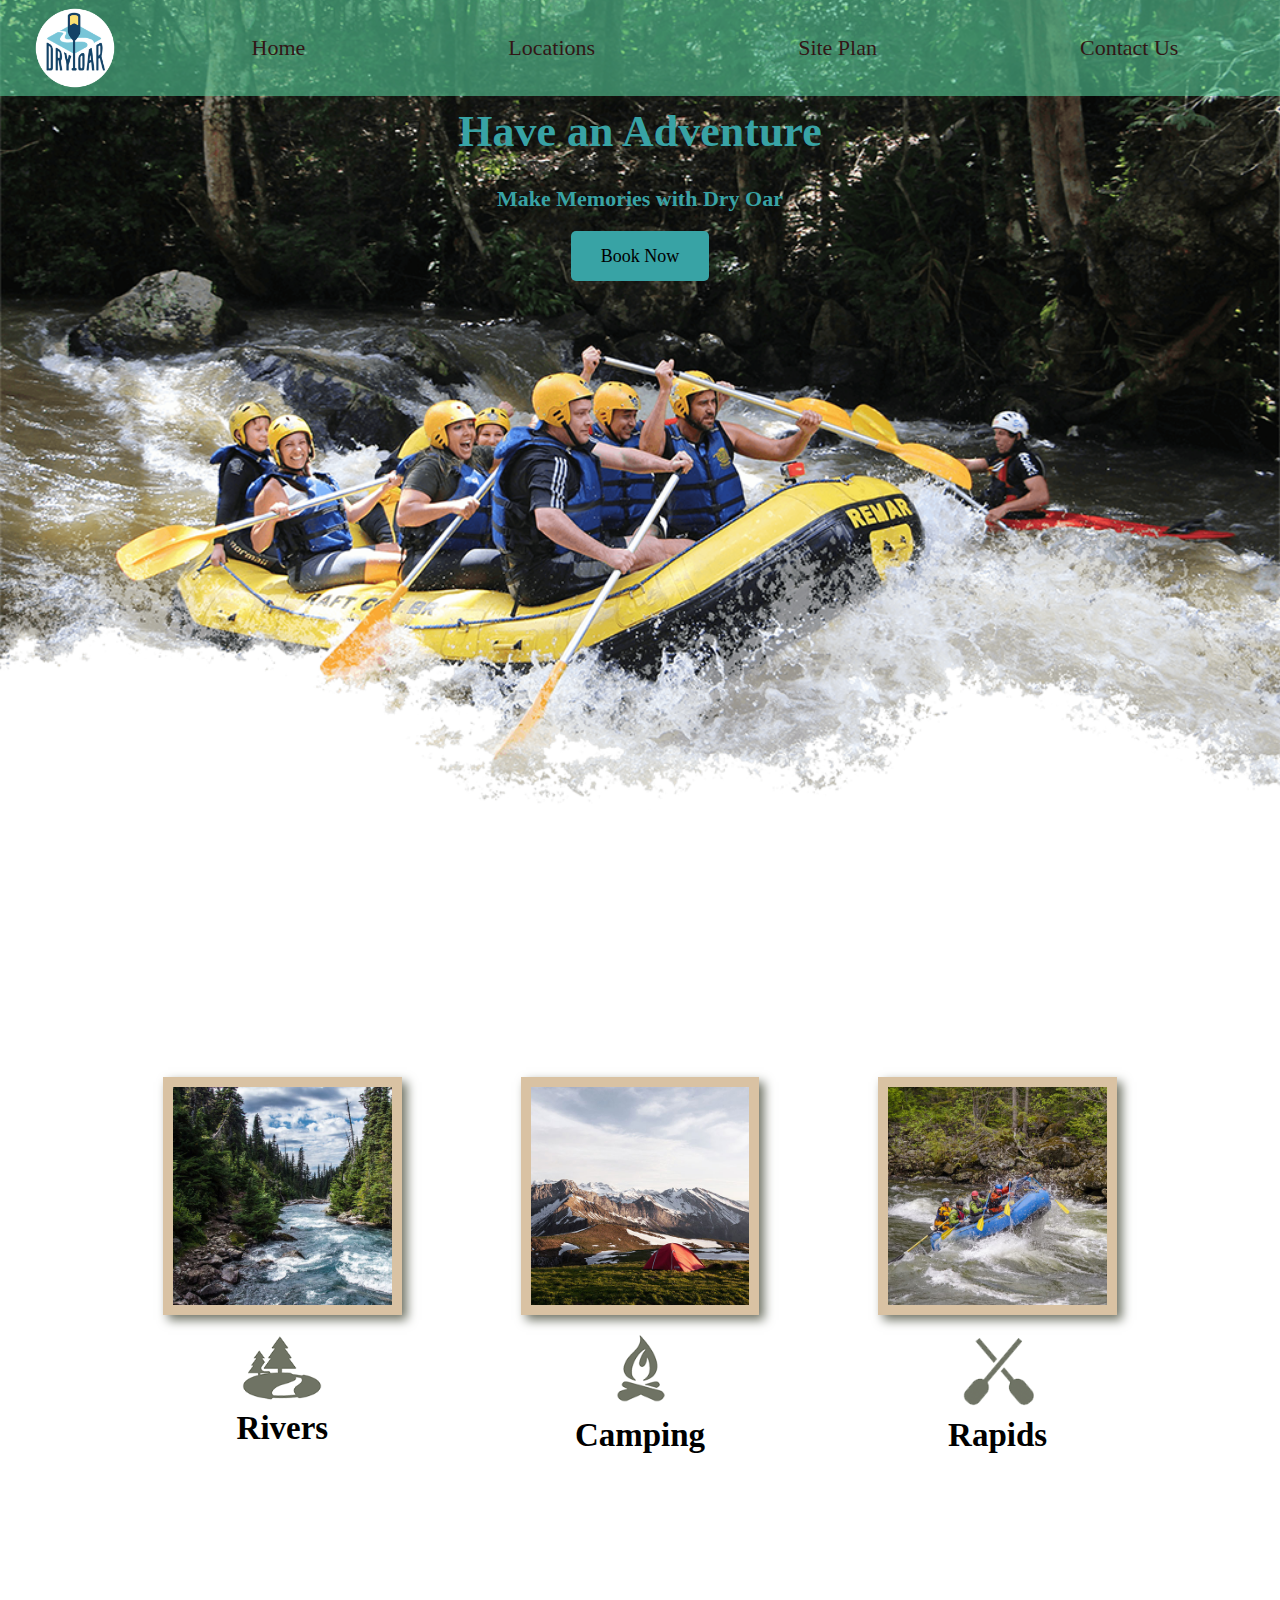
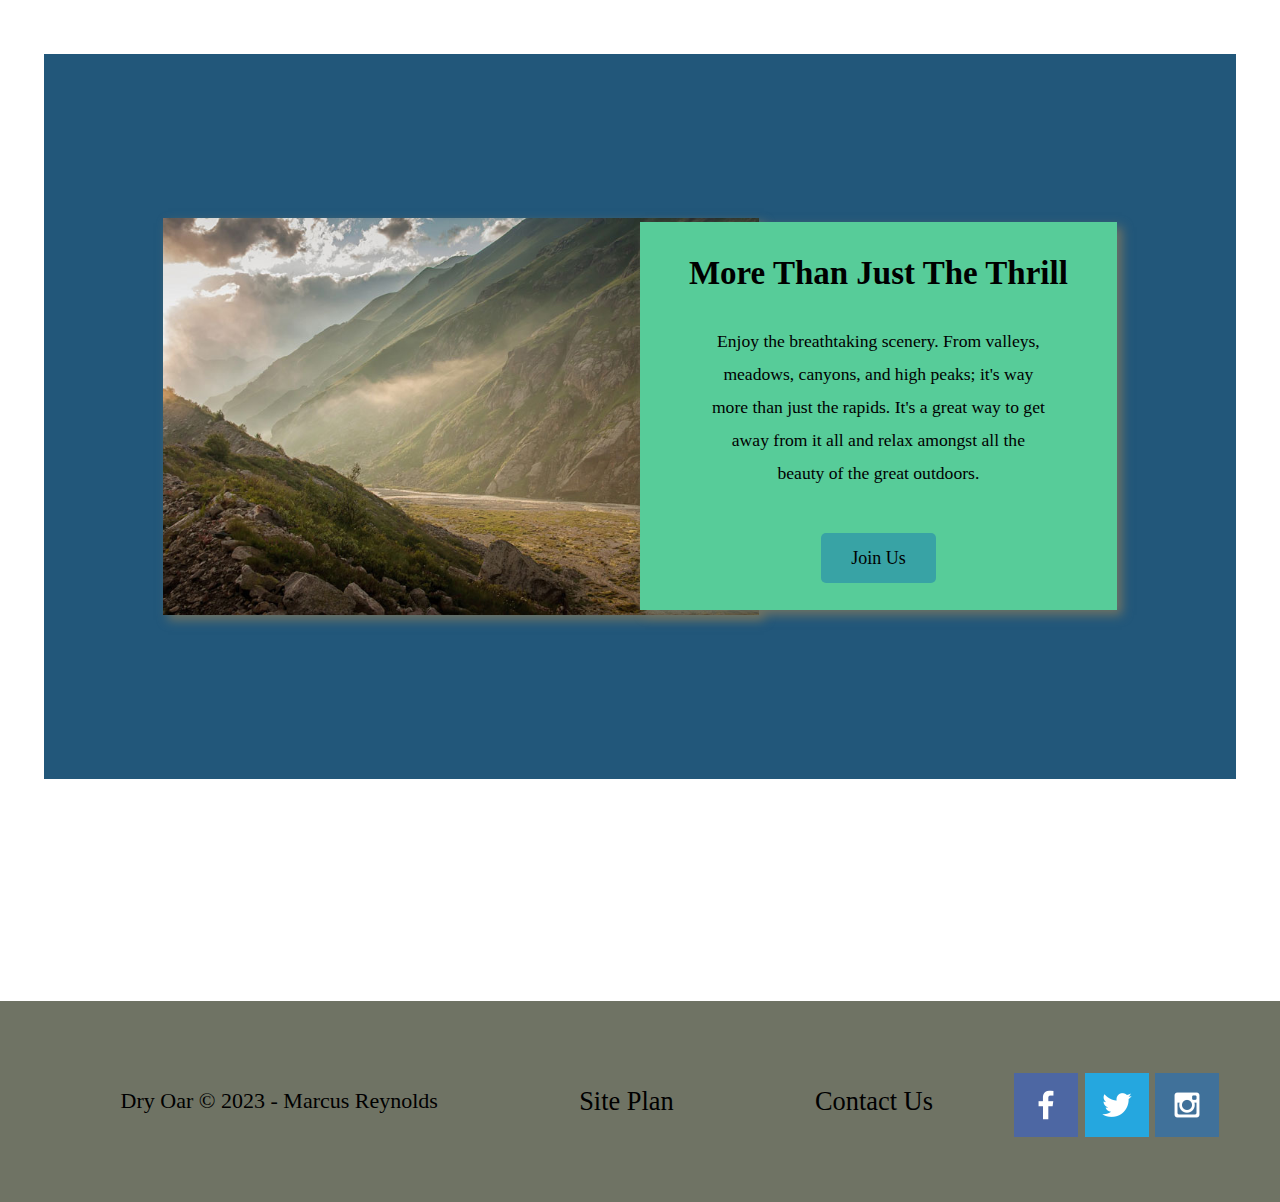
==== commit 69c7e7a4: "dry oar" ====
--- a/wwr/index.html
+++ b/wwr/index.html
@@ -8,13 +8,13 @@
     <meta name="viewport" content="width=device-width, initial-scale=1.0">      
   </head>
   <body>
-    <header>
+    <header class="op2">
       <a id="logo_link" href="index.html">
         <img class="logo" src="images/logo.png" alt="Dry Oar Logo">
       </a>
       <nav>
         <a href="index.html">Home</a>
-        <a href="#">Page 2</a>
+        <a href="location.html">Locations</a>
         <a href="site-plan-rafting.html">Site Plan</a>
         <a href="contactus.html">Contact Us</a>
       </nav>
